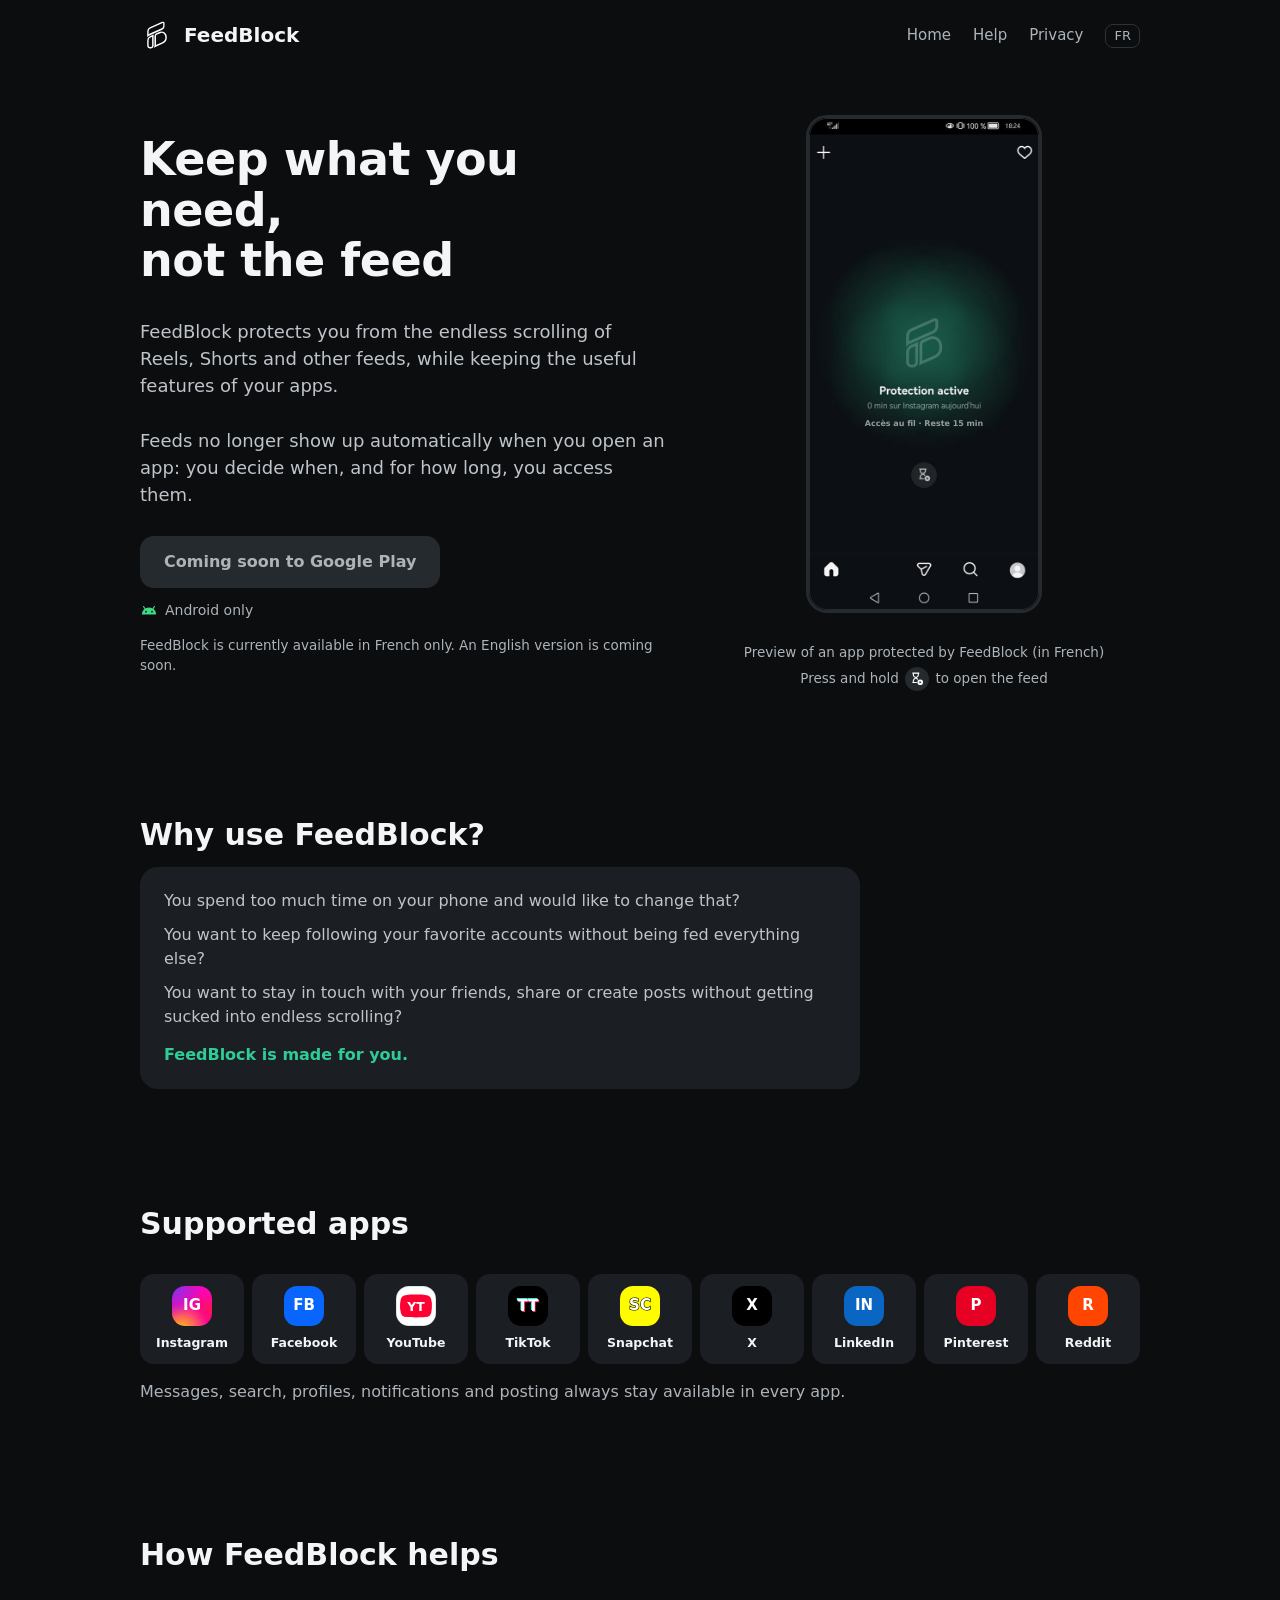
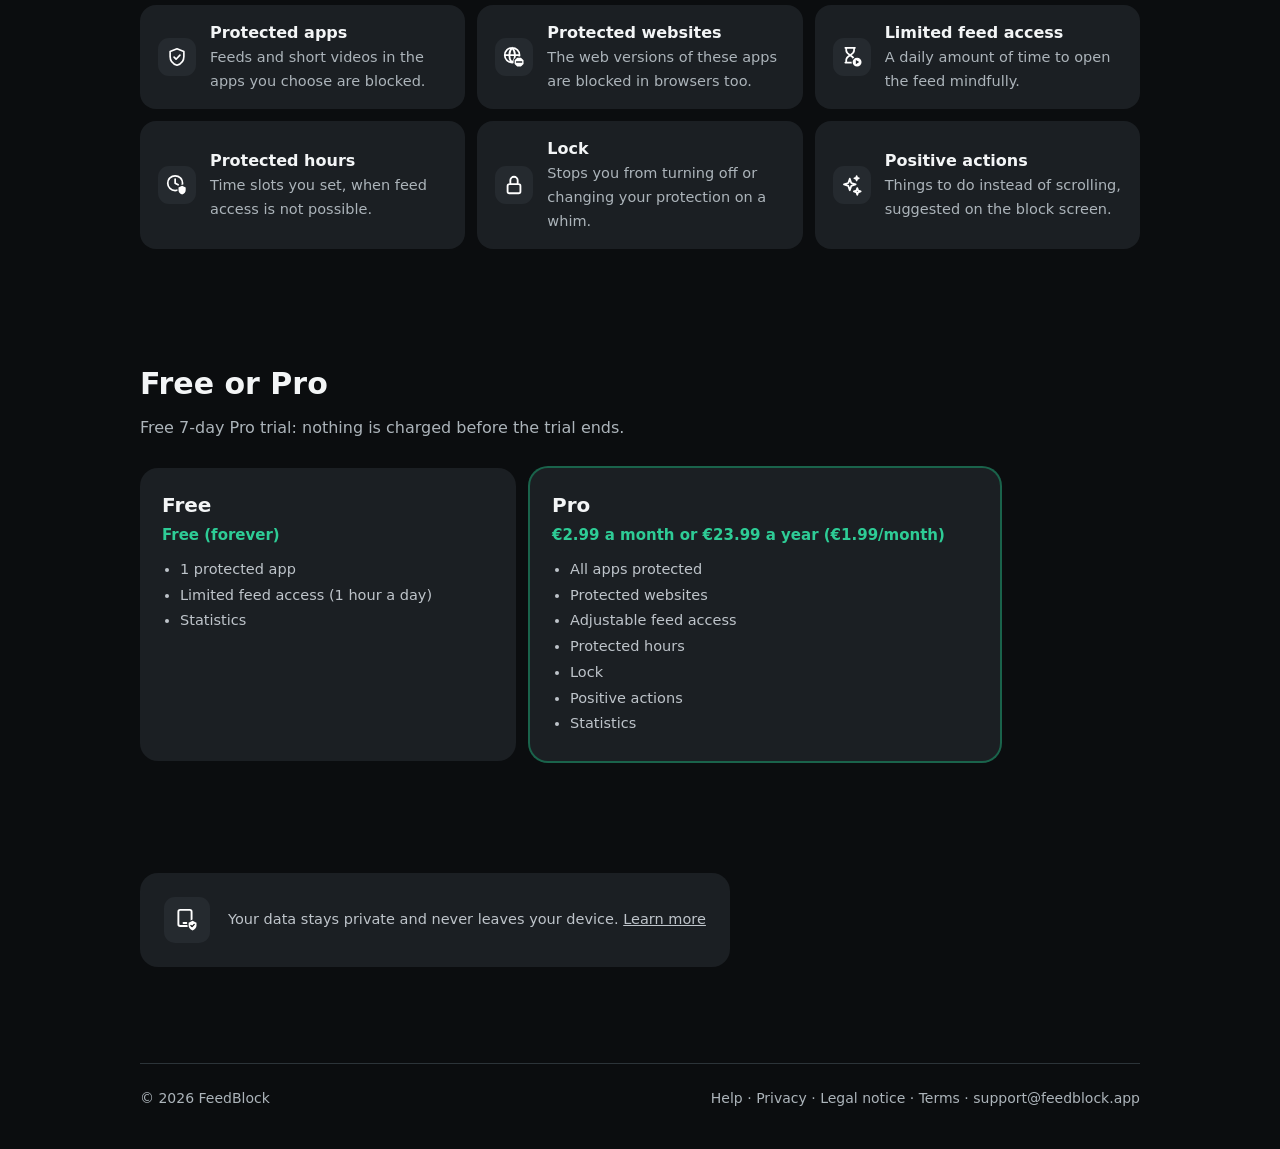
==== index.html @ f8179080 "Démonstration : « Reste appuyé » / « Press and hold » ; X avant LinkedIn ; adresses lues dans les na" ====
<!doctype html>
<html lang="en">
<head>
<meta charset="utf-8">
<meta name="viewport" content="width=device-width, initial-scale=1">
<title>FeedBlock · Block feeds and short videos</title>
<meta name="description" content="FeedBlock blocks the feeds and short videos in your apps, without blocking anything else.">
<meta property="og:type" content="website">
<meta property="og:site_name" content="FeedBlock">
<meta property="og:title" content="FeedBlock · Block feeds and short videos">
<meta property="og:description" content="FeedBlock blocks the feeds and short videos in your apps, without blocking anything else.">
<meta property="og:url" content="https://feedblock.app/">
<meta property="og:image" content="https://feedblock.app/partage-en.png">
<meta property="og:image:width" content="1200">
<meta property="og:image:height" content="630">
<meta property="og:locale" content="en_US">
<meta name="twitter:card" content="summary_large_image">
<link rel="alternate" hreflang="en" href="https://feedblock.app/">
<link rel="alternate" hreflang="fr" href="https://feedblock.app/fr/">
<link rel="alternate" hreflang="x-default" href="https://feedblock.app/">
<link rel="icon" href="/favicon.svg">
<link rel="stylesheet" href="/style.css?v=202611091512">
<script>try{if(!localStorage.getItem('lang')&&/^fr\b/i.test(navigator.language||''))location.replace('/fr/')}catch(e){}</script>
</head>
<body>
<div class="wrap">
<header>
 <a class="brand" href="/"><img src="/logo.svg" alt="">FeedBlock</a>
 <nav><a href="/">Home</a><a href="/help">Help</a><a href="/privacy">Privacy</a><a class="lang" href="/fr/" hreflang="fr" onclick="try{localStorage.setItem('lang','fr')}catch(e){}">FR</a></nav>
</header>

<div class="hero">
 <div>
  <h1>Keep what you need,<br>not the feed</h1>
  <p class="lead">FeedBlock protects you from the endless scrolling of Reels, Shorts and other feeds, while keeping the useful features of your apps.</p>
  <p class="lead">Feeds no longer show up automatically when you open an app: you decide when, and for how long, you access them.</p>
  <a class="btn off">Coming soon to Google Play</a>
  <div class="note"><svg class="droid" viewBox="0 0 24 24" aria-hidden="true"><path fill="#3DDC84" d="M2.5,18A9.5,9.5 0 0 1 21.5,18Z"/><path stroke="#3DDC84" stroke-width="1.6" stroke-linecap="round" d="M6.6,10.4L4.8,7.4M17.4,10.4L19.2,7.4"/><circle cx="8" cy="14.3" r="1.15" fill="#0b0d0f"/><circle cx="16" cy="14.3" r="1.15" fill="#0b0d0f"/></svg>Android only</div>
  <p class="frnote">FeedBlock is currently available in French only. An English version is coming soon.</p>
 </div>
 <div class="phones">
  <div class="demo" id="demo" role="img" aria-label="FeedBlock block screen on Instagram: a long press on the hourglass opens the feed for a limited time">
   <img class="fil" src="/fil.jpg" alt="" draggable="false" style="visibility:hidden">
   <img class="mask" src="/masque.jpg" alt="" draggable="false">
   <div class="count"><span class="cw"><span class="ct">Accès au fil · Reste 15 min</span><i class="track"><b></b></i></span></div>
   <div class="pill"><small>Restant</small><span class="pt">15:00</span></div>
   <div class="hold" id="hold" aria-label="Feed access"></div>
  </div>
  <div class="hint">Preview of an app protected by FeedBlock (in French)<br>Press and hold <span class="hg"><img src="/icons/ic_free_time.svg" alt="the hourglass"></span> to open the feed</div>
 </div>
 <script>
 // Démonstration lancée par l'utilisateur (comme dans l'application) : maintenir le sablier 5 s ouvre le fil 15 min ;
 // ici le fil se referme après quelques secondes pour pouvoir recommencer. Positions relevées sur les captures 1080 x 2312.
 (function(){
  const d=document.getElementById('demo'),mask=d.querySelector('.mask'),fil=d.querySelector('.fil'),count=d.querySelector('.count'),ct=d.querySelector('.ct'),
   track=d.querySelector('.track'),fill=track.firstChild,pill=d.querySelector('.pill'),pt=d.querySelector('.pt'),
   hold=document.getElementById('hold');
  const size=()=>d.style.setProperty('--k',d.clientWidth/360);size();addEventListener('resize',size);
  const wait=ms=>new Promise(r=>setTimeout(r,ms));
  let state='idle',raf=0;
  function reset(){
   cancelAnimationFrame(raf);state='idle';d.classList.remove('pressing','open');
   mask.style.opacity=1;count.style.opacity=1;pill.style.visibility='hidden';
   ct.textContent='Accès au fil · Reste 15 min';ct.classList.remove('on');track.style.visibility='hidden';fill.style.transform='scaleX(0)';
   // Fil caché sous l'écran bloqué une fois recouvert : ses bords se voyaient autour du téléphone agrandi.
   setTimeout(()=>{if(state==='idle')fil.style.visibility='hidden';},800);
  }
  async function open(){
   state='open';fil.style.visibility='visible';d.classList.remove('pressing');d.classList.add('open');mask.style.opacity=0;count.style.opacity=0;
   let s=900;pt.textContent='15:00';await wait(700);pill.style.visibility='visible';
   for(let i=0;i<6;i++){await wait(1000);s--;pt.textContent=Math.floor(s/60)+':'+String(s%60).padStart(2,'0');}
   reset();
  }
  function down(e){
   if(state!=='idle')return;e.preventDefault();state='pressing';d.classList.add('pressing');
   ct.classList.add('on');track.style.visibility='visible';const t0=performance.now();
   (function step(){const k=Math.min(1,(performance.now()-t0)/5000);ct.textContent='Accès au fil dans '+Math.max(1,Math.ceil(5-k*5));fill.style.transform='scaleX('+k+')';
    if(k>=1)open();else raf=requestAnimationFrame(step);})();
  }
  function up(){if(state==='pressing')reset();}
  hold.addEventListener('pointerdown',down);
  ['pointerup','pointerleave','pointercancel'].forEach(t=>hold.addEventListener(t,up));
  d.addEventListener('contextmenu',e=>e.preventDefault());
  reset();
 })();
 </script>
</div>

<section>
 <h2>Why use FeedBlock?</h2>
 <div class="questions">
  <p>You spend too much time on your phone and would like to change that?</p>
  <p>You want to keep following your favorite accounts without being fed everything else?</p>
  <p>You want to stay in touch with your friends, share or create posts without getting sucked into endless scrolling?</p>
  <b>FeedBlock is made for you.</b>
 </div>
</section>

<section>
 <h2 style="margin-bottom:28px">Supported apps</h2>
 <div class="apps">
  <div class="app"><div aria-hidden="true" class="tile ig">IG</div>Instagram</div>
  <div class="app"><div aria-hidden="true" class="tile" style="background:#0866ff">FB</div>Facebook</div>
  <div class="app"><div aria-hidden="true" class="tile yt"><svg viewBox="0 0 34 34"><path fill="#ff0033" d="M9.2,7.59 C11.8,7.2 22.2,7.2 24.8,7.59 Q30.13,7.85 30.2,13.05 C30.65,14.25 30.65,19.75 30.2,20.95 Q30.13,26.15 24.8,26.41 C22.2,26.8 11.8,26.8 9.2,26.41 Q3.87,26.15 3.81,20.95 C3.35,19.75 3.35,14.25 3.81,13.05 Q3.87,7.85 9.2,7.59Z"/><text x="17" y="21.4" font-size="10.5" font-weight="700" fill="#fff" text-anchor="middle">YT</text></svg></div>YouTube</div>
  <div class="app"><div aria-hidden="true" class="tile tt"><svg viewBox="0 0 34 34"><text x="16.2" y="20.8" font-size="12.75" font-weight="800" fill="#25F4EE" text-anchor="middle">TT</text><text x="17.8" y="22.4" font-size="12.75" font-weight="800" fill="#FE2C55" text-anchor="middle">TT</text><text x="17" y="21.6" font-size="12.75" font-weight="800" fill="#fff" text-anchor="middle">TT</text></svg></div>TikTok</div>
  <div class="app"><div aria-hidden="true" class="tile sc" style="background:#fffc00">SC</div>Snapchat</div>
  <div class="app"><div aria-hidden="true" class="tile" style="background:#000">X</div>X</div>
  <div class="app"><div aria-hidden="true" class="tile" style="background:#0a66c2">IN</div>LinkedIn</div>
  <div class="app"><div aria-hidden="true" class="tile" style="background:#e60023">P</div>Pinterest</div>
  <div class="app"><div aria-hidden="true" class="tile" style="background:#ff4500">R</div>Reddit</div>
 </div>
 <p class="keep">Messages, search, profiles, notifications and posting always stay available in every app.</p>
</section>

<section id="fonctions">
 <h2 style="margin-bottom:28px">How FeedBlock helps</h2>
 <div class="features">
  <div class="feature"><div class="ico"><img src="/icons/ic_tab_protection.svg" alt=""></div><div><b>Protected apps</b><span>Feeds and short videos in the apps you choose are blocked.</span></div></div>
  <div class="feature"><div class="ico"><img src="/icons/ic_web.svg" alt=""></div><div><b>Protected websites</b><span>The web versions of these apps are blocked in browsers too.</span></div></div>
  <div class="feature"><div class="ico"><img src="/icons/ic_free_time.svg" alt=""></div><div><b>Limited feed access</b><span>A daily amount of time to open the feed mindfully.</span></div></div>
  <div class="feature"><div class="ico"><img src="/icons/ic_protected_hours.svg" alt=""></div><div><b>Protected hours</b><span>Time slots you set, when feed access is not possible.</span></div></div>
  <div class="feature"><div class="ico"><img src="/icons/ic_lock.svg" alt=""></div><div><b>Lock</b><span>Stops you from turning off or changing your protection on a whim.</span></div></div>
  <div class="feature"><div class="ico"><img src="/icons/ic_idea.svg" alt=""></div><div><b>Positive actions</b><span>Things to do instead of scrolling, suggested on the block screen.</span></div></div>
 </div>
</section>

<section id="prix">
 <h2>Free or Pro</h2>
 <p class="sub">Free 7-day Pro trial: nothing is charged before the trial ends.</p>
 <div class="plans">
  <div class="plan">
   <h3>Free</h3><div class="price">Free (forever)</div>
   <ul><li>1 protected app</li><li>Limited feed access (1 hour a day)</li><li>Statistics</li></ul>
  </div>
  <div class="plan pro">
   <h3>Pro</h3><div class="price">€2.99 a month or €23.99 a year (€1.99/month)</div>
   <ul><li>All apps protected</li><li>Protected websites</li><li>Adjustable feed access</li><li>Protected hours</li><li>Lock</li><li>Positive actions</li><li>Statistics</li></ul>
  </div>
 </div>
</section>

<section>
 <div class="privacy">
  <div class="ico" style="width:46px;height:46px"><img src="/icons/confidentialite.svg" alt="" style="width:24px;height:24px"></div>
  <p>Your data stays private and never leaves your device. <a href="/privacy">Learn more</a></p>
 </div>
</section>

<footer>
 <span>© 2026 FeedBlock</span>
 <span><a href="/help">Help</a> · <a href="/privacy">Privacy</a> · <a href="/legal">Legal notice</a> · <a href="/terms">Terms</a> · <a href="mailto:support@feedblock.app">support@feedblock.app</a></span>
</footer>
</div>
</body>
</html>
---- style.css ----
:root{--bg:#0b0d0f;--card:#1b1f23;--card2:#252a2f;--outline:#2c3439;--text:#f3f5f6;--soft:#bec4ca;--muted:#acb4ba;--green:#2ecc96;--green-on:#06291d}
*{box-sizing:border-box}
body{margin:0;background:var(--bg);color:var(--text);font-family:system-ui,-apple-system,"Segoe UI",Roboto,sans-serif;line-height:1.5}
a{color:inherit}
.wrap{max-width:1040px;margin:0 auto;padding:0 20px}
header{display:flex;align-items:center;justify-content:space-between;padding:18px 0}
.brand{display:flex;align-items:center;gap:10px;font-weight:800;font-size:20px;text-decoration:none}
.brand img{width:34px;height:34px}
nav a{color:var(--muted);text-decoration:none;margin-left:22px;font-size:15px}
nav a:hover{color:var(--text)}
.hero{display:grid;grid-template-columns:1.1fr .9fr;gap:40px;align-items:center;padding:48px 0 64px}
h1{font-size:46px;line-height:1.1;margin:0 0 32px;letter-spacing:-.5px}
.lead{font-size:18px;color:var(--soft);margin:0 0 28px}
.btn{display:inline-block;background:var(--green);color:var(--green-on);font-weight:700;padding:14px 24px;border-radius:14px;text-decoration:none}
.btn.off{background:var(--card2);color:var(--muted)}
.note{color:var(--muted);font-size:14px;margin-top:12px;display:flex;align-items:center;gap:7px}
.droid{width:18px;height:18px;flex:none}
.phones{display:flex;gap:16px;justify-content:center}
.demo{position:relative;width:230px;aspect-ratio:1080/2312;border-radius:18px;overflow:hidden;background:#000;box-shadow:var(--sh0);--k:.72}
.demo img{position:absolute;inset:0;width:100%;height:100%;display:block}
.demo .mask{transition:opacity .7s;inset:-1px;width:calc(100% + 2px);height:calc(100% + 2px)}
.demo .count{position:absolute;left:0;right:0;top:62.11%;transform:translateY(-.5em);text-align:center;font-weight:700;font-size:calc(12.5px * var(--k));line-height:1;transition:opacity .7s}
.demo .ct{color:rgba(245,245,245,.59)}
.demo .ct.on{color:#fff}
.demo .cw{display:inline-block}
.demo .track{display:block;margin:calc(8px * var(--k)) 0 0;width:100%;height:max(1px,calc(3px * var(--k)));background:rgba(243,245,246,.2);visibility:hidden}
.demo .track b{display:block;height:100%;background:#fff;transform-origin:left;transform:scaleX(0)}
.demo .pill{position:absolute;left:0;top:50.04%;width:16.11%;aspect-ratio:1;transform:translateY(-50%);border-radius:50%;background:rgba(20,22,25,.92);display:flex;flex-direction:column;align-items:center;justify-content:center;color:#fff;font-weight:700;visibility:hidden;line-height:1.1}
.demo .pill small{font-weight:400;color:#dce0e4;font-size:calc(360px * var(--k) * .0242)}
.demo .pill .pt{font-size:calc(360px * var(--k) * .0387)}
.demo{transition:transform .3s ease,box-shadow .3s ease;cursor:pointer;-webkit-user-select:none;user-select:none;-webkit-touch-callout:none;-webkit-tap-highlight-color:transparent}
.demo img{pointer-events:none;-webkit-user-drag:none}
.demo .hold{position:absolute;left:50%;top:72.49%;width:26%;aspect-ratio:1;transform:translate(-50%,-50%);border-radius:50%;touch-action:none}
.hint{color:var(--muted);font-size:13.5px;text-align:center;margin-top:14px;line-height:1.9}
.hg{display:inline-flex;width:24px;height:24px;border-radius:50%;background:var(--card2);align-items:center;justify-content:center;vertical-align:middle;margin:0 2px}
.hg img{width:14px;height:14px}
.phones{flex-direction:column;align-items:center}
section{padding:56px 0}
h2{font-size:30px;margin:0 0 10px}
.sub{color:var(--muted);margin:0 0 28px;max-width:640px}
.questions{background:var(--card);border-radius:18px;padding:22px 24px;max-width:720px}
.questions p{margin:0 0 10px;color:var(--soft)}
.questions b{color:var(--green);display:block;margin-top:14px}
.apps{display:grid;grid-template-columns:repeat(9,1fr);gap:8px}
.app{background:var(--card);border-radius:14px;padding:12px 2px;text-align:center;font-weight:700;font-size:12.5px;min-width:0;overflow-wrap:anywhere}
.tile{width:40px;height:40px;border-radius:13px;background:var(--card2);margin:0 auto 8px;display:flex;align-items:center;justify-content:center;font-size:15px;color:#fff;font-weight:800}
.tile.ig{background:radial-gradient(circle 31.2px at 0 0,rgba(118,56,250,.95),rgba(118,56,250,0)),radial-gradient(circle 24px at 100% 0,rgba(255,6,214,.78),rgba(255,6,214,0)),radial-gradient(circle 26.8px at 25% 110%,rgba(255,214,0,.95),rgba(255,214,0,0)),radial-gradient(circle 23.2px at 105% 50%,rgba(253,29,29,.7),rgba(253,29,29,0)),#fd01aa}
.tile.yt{background:#fff;box-shadow:inset 0 0 0 .75px rgba(0,0,0,.14)}
.tile.yt svg{width:100%;height:100%;display:block}
.tile.tt{background:#000}
.tile.tt svg{width:100%;height:100%;display:block}
.tile.sc{color:#fff;-webkit-text-stroke:1.2px #000;paint-order:stroke fill}
.ico img{width:22px;height:22px;display:block}
.keep{color:var(--muted);margin-top:16px}
.features{display:grid;grid-template-columns:repeat(auto-fill,minmax(300px,1fr));gap:12px}
.feature{background:var(--card);border-radius:16px;padding:16px 18px;display:flex;gap:14px;align-items:center}
.ico{width:38px;height:38px;border-radius:11px;background:var(--card2);flex:none;display:flex;align-items:center;justify-content:center}
.ico svg{width:20px;height:20px;fill:none;stroke:var(--text);stroke-width:2;stroke-linecap:round;stroke-linejoin:round}
.feature b{display:block;font-size:16px}
.feature span{color:var(--muted);font-size:14.5px}
.plans{display:grid;grid-template-columns:1fr 1.25fr;gap:14px;max-width:860px}
.plan{background:var(--card);border-radius:18px;padding:22px}
.plan.pro{box-shadow:0 0 0 2px rgba(46,204,150,.45)}
.plan h3{margin:0 0 4px;font-size:20px}
.price{color:var(--green);font-weight:700;margin-bottom:12px;white-space:nowrap;font-size:min(15px,3.6vw)}
.plan ul{margin:0;padding-left:18px;color:var(--soft);font-size:14.5px}
.plan li{margin:4px 0}
.privacy{background:var(--card);border-radius:18px;padding:24px;width:fit-content;max-width:720px;display:flex;gap:18px;align-items:center}
.privacy p{margin:0;color:var(--soft);font-size:14.5px}
footer{border-top:1px solid var(--outline);margin-top:40px;padding:24px 0 40px;color:var(--muted);font-size:14px;display:flex;flex-wrap:wrap;gap:12px 24px;justify-content:space-between}
footer a{text-decoration:none}
footer a:hover{color:var(--text)}
@media (max-width:760px){
 .hero{grid-template-columns:1fr;padding-top:20px}
 h1{font-size:28px;margin-bottom:24px}
 .lead{font-size:16px;margin-bottom:20px}
 h2{font-size:23px}
 section{padding:40px 0}
 .sub,.keep,.questions p{font-size:15px}
 .note{font-size:13px}
 .feature b{font-size:15px}
 .feature span,.plan ul,.privacy p{font-size:14px}
 nav a{margin-left:10px;font-size:13px}
 header nav a.lang{height:22px;padding:0 6px 1px;font-size:12px}
 .brand{font-size:17px;gap:8px}
 .brand img{width:28px;height:28px}
 .price{font-size:3.15vw}
 .plans{grid-template-columns:minmax(0,1fr)}
 .apps{grid-template-columns:repeat(3,1fr);gap:8px}
 .app{font-size:12.5px;overflow-wrap:normal}
 .demo{width:220px}
}
.page{max-width:720px;padding:24px 0 20px}
.page h1{font-size:36px;margin-bottom:18px}
.page h2{font-size:21px;margin:34px 0 12px}
.page p{color:var(--soft)}
.card{background:var(--card);border-radius:16px;padding:16px 20px;margin-bottom:12px}
.card h3{margin:0 0 6px;font-size:16.5px}
.card p{margin:0;color:var(--soft);font-size:15px}
.points .pt{display:flex;gap:12px;padding:10px 0;border-top:1px solid var(--outline)}
.points .pt:first-child{border-top:0}
.points .dot{width:7px;height:7px;border-radius:50%;background:var(--text);margin-top:9px;flex:none}
.points .ok .dot{background:var(--green)}
.points .ok b{color:var(--green)}
.points b{display:block}
.points span{color:var(--soft);font-size:15px}
.contact{background:var(--card);border-radius:16px;padding:20px;display:flex;flex-wrap:wrap;gap:12px;align-items:center;justify-content:space-between}
.small{color:var(--muted);font-size:14px}

@media (hover:hover){.demo:hover{transform:scale(1.07);--sh0:0 0 0 3px #252a2f,0 0 22px rgba(255,255,255,.05)}}
.demo.pressing,.demo.open{transform:scale(1.07)}
.demo{--sh0:0 0 0 3px #252a2f}
.demo::after{content:"";position:absolute;inset:0;border-radius:inherit;box-shadow:inset 0 0 0 1px #252a2f;pointer-events:none;z-index:5}
nav a.lang{display:inline-flex;align-items:center;height:24px;box-sizing:border-box;line-height:1;border:1px solid var(--outline);border-radius:8px;padding:0 8px 1px;font-size:13px;transition:border-color .15s,color .15s}
nav a.lang:hover{border-color:var(--text)}
.frnote{color:var(--muted);font-size:13.5px;margin:14px 0 0;max-width:520px}
@media (max-width:420px){nav a:first-child{display:none}}
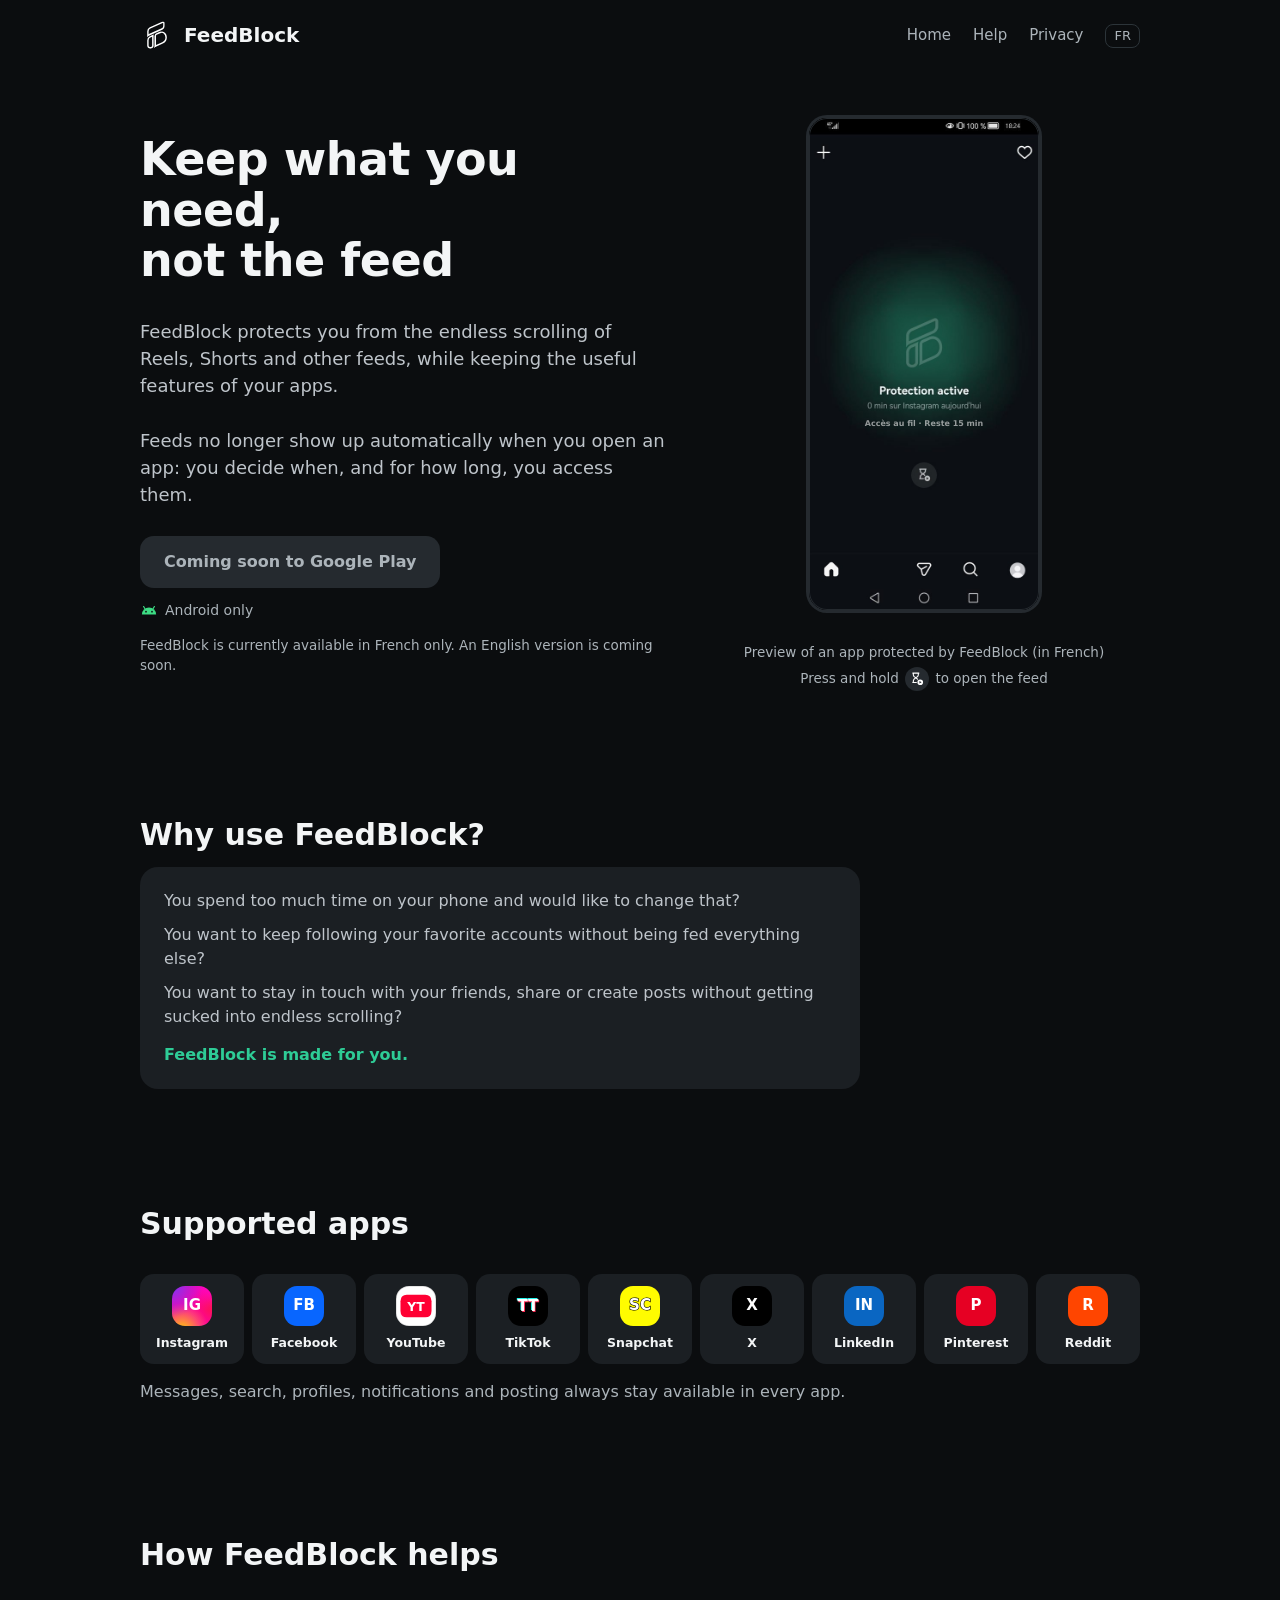
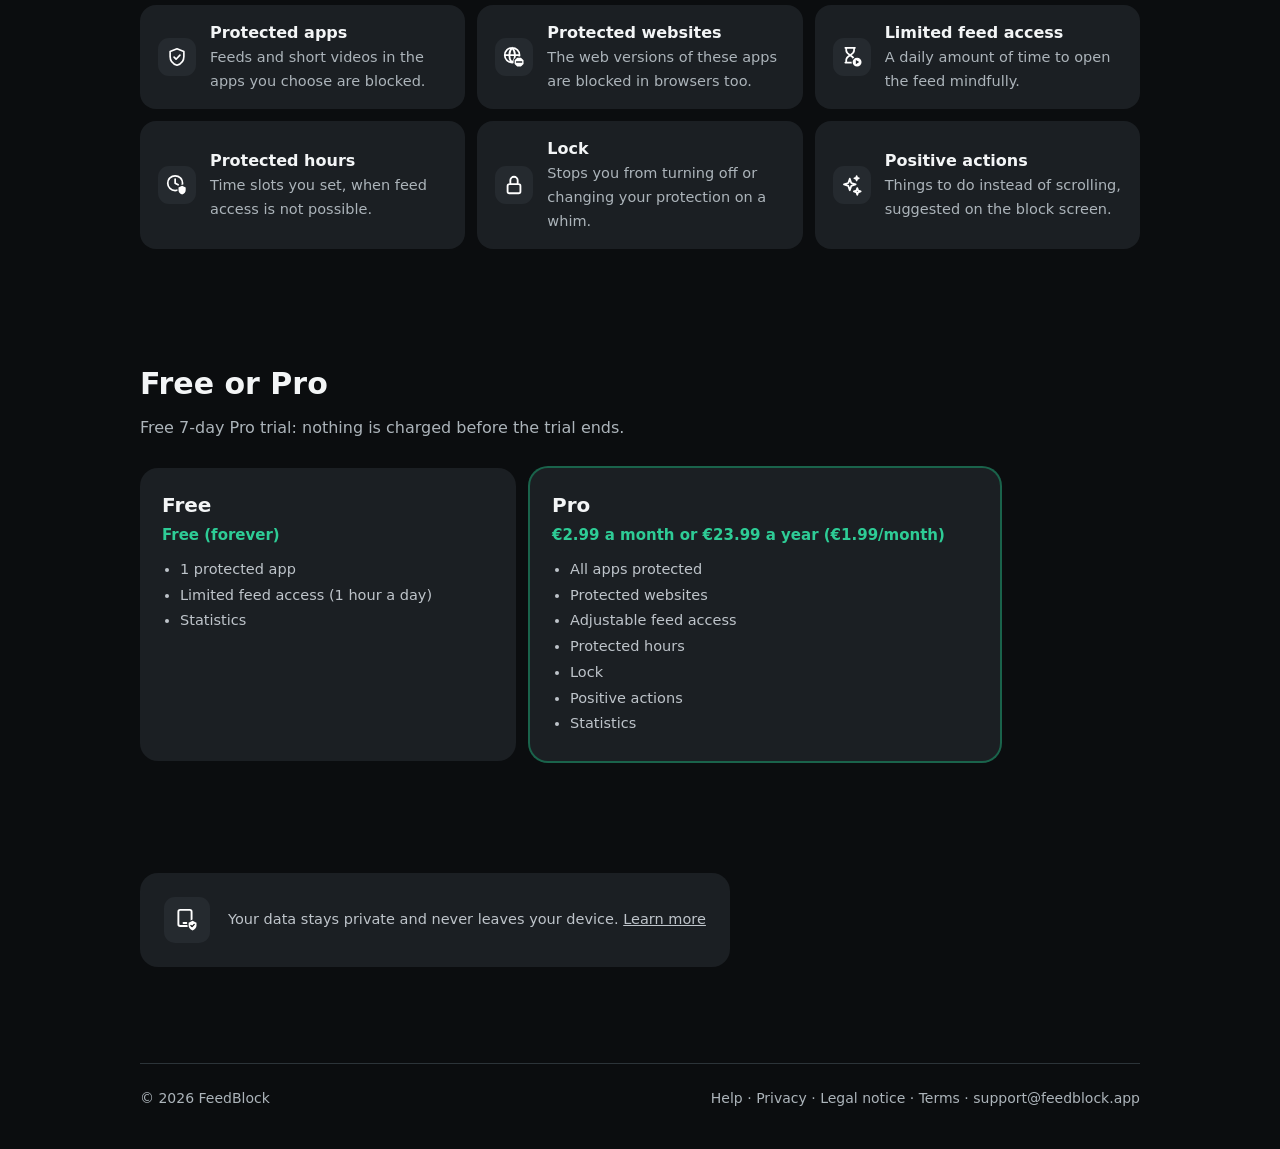
==== commit a1612d58: "Tuile YouTube : rectangle aux côtés droits Co-Authored-By: Claude Opus 5.5 <noreply@anthropic.com>" ====
--- a/index.html
+++ b/index.html
@@ -101,7 +101,7 @@
  <div class="apps">
   <div class="app"><div aria-hidden="true" class="tile ig">IG</div>Instagram</div>
   <div class="app"><div aria-hidden="true" class="tile" style="background:#0866ff">FB</div>Facebook</div>
-  <div class="app"><div aria-hidden="true" class="tile yt"><svg viewBox="0 0 34 34"><path fill="#ff0033" d="M9.2,7.59 C11.8,7.2 22.2,7.2 24.8,7.59 Q30.13,7.85 30.2,13.05 C30.65,14.25 30.65,19.75 30.2,20.95 Q30.13,26.15 24.8,26.41 C22.2,26.8 11.8,26.8 9.2,26.41 Q3.87,26.15 3.81,20.95 C3.35,19.75 3.35,14.25 3.81,13.05 Q3.87,7.85 9.2,7.59Z"/><text x="17" y="21.4" font-size="10.5" font-weight="700" fill="#fff" text-anchor="middle">YT</text></svg></div>YouTube</div>
+  <div class="app"><div aria-hidden="true" class="tile yt"><svg viewBox="0 0 34 34"><path fill="#ff0033" d="M9.2,7.4 L24.8,7.4 Q30.2,7.4 30.2,13.05 L30.2,20.95 Q30.2,26.6 24.8,26.6 L9.2,26.6 Q3.81,26.6 3.81,20.95 L3.81,13.05 Q3.81,7.4 9.2,7.4Z"/><text x="17" y="21.4" font-size="10.5" font-weight="700" fill="#fff" text-anchor="middle">YT</text></svg></div>YouTube</div>
   <div class="app"><div aria-hidden="true" class="tile tt"><svg viewBox="0 0 34 34"><text x="16.2" y="20.8" font-size="12.75" font-weight="800" fill="#25F4EE" text-anchor="middle">TT</text><text x="17.8" y="22.4" font-size="12.75" font-weight="800" fill="#FE2C55" text-anchor="middle">TT</text><text x="17" y="21.6" font-size="12.75" font-weight="800" fill="#fff" text-anchor="middle">TT</text></svg></div>TikTok</div>
   <div class="app"><div aria-hidden="true" class="tile sc" style="background:#fffc00">SC</div>Snapchat</div>
   <div class="app"><div aria-hidden="true" class="tile" style="background:#000">X</div>X</div>
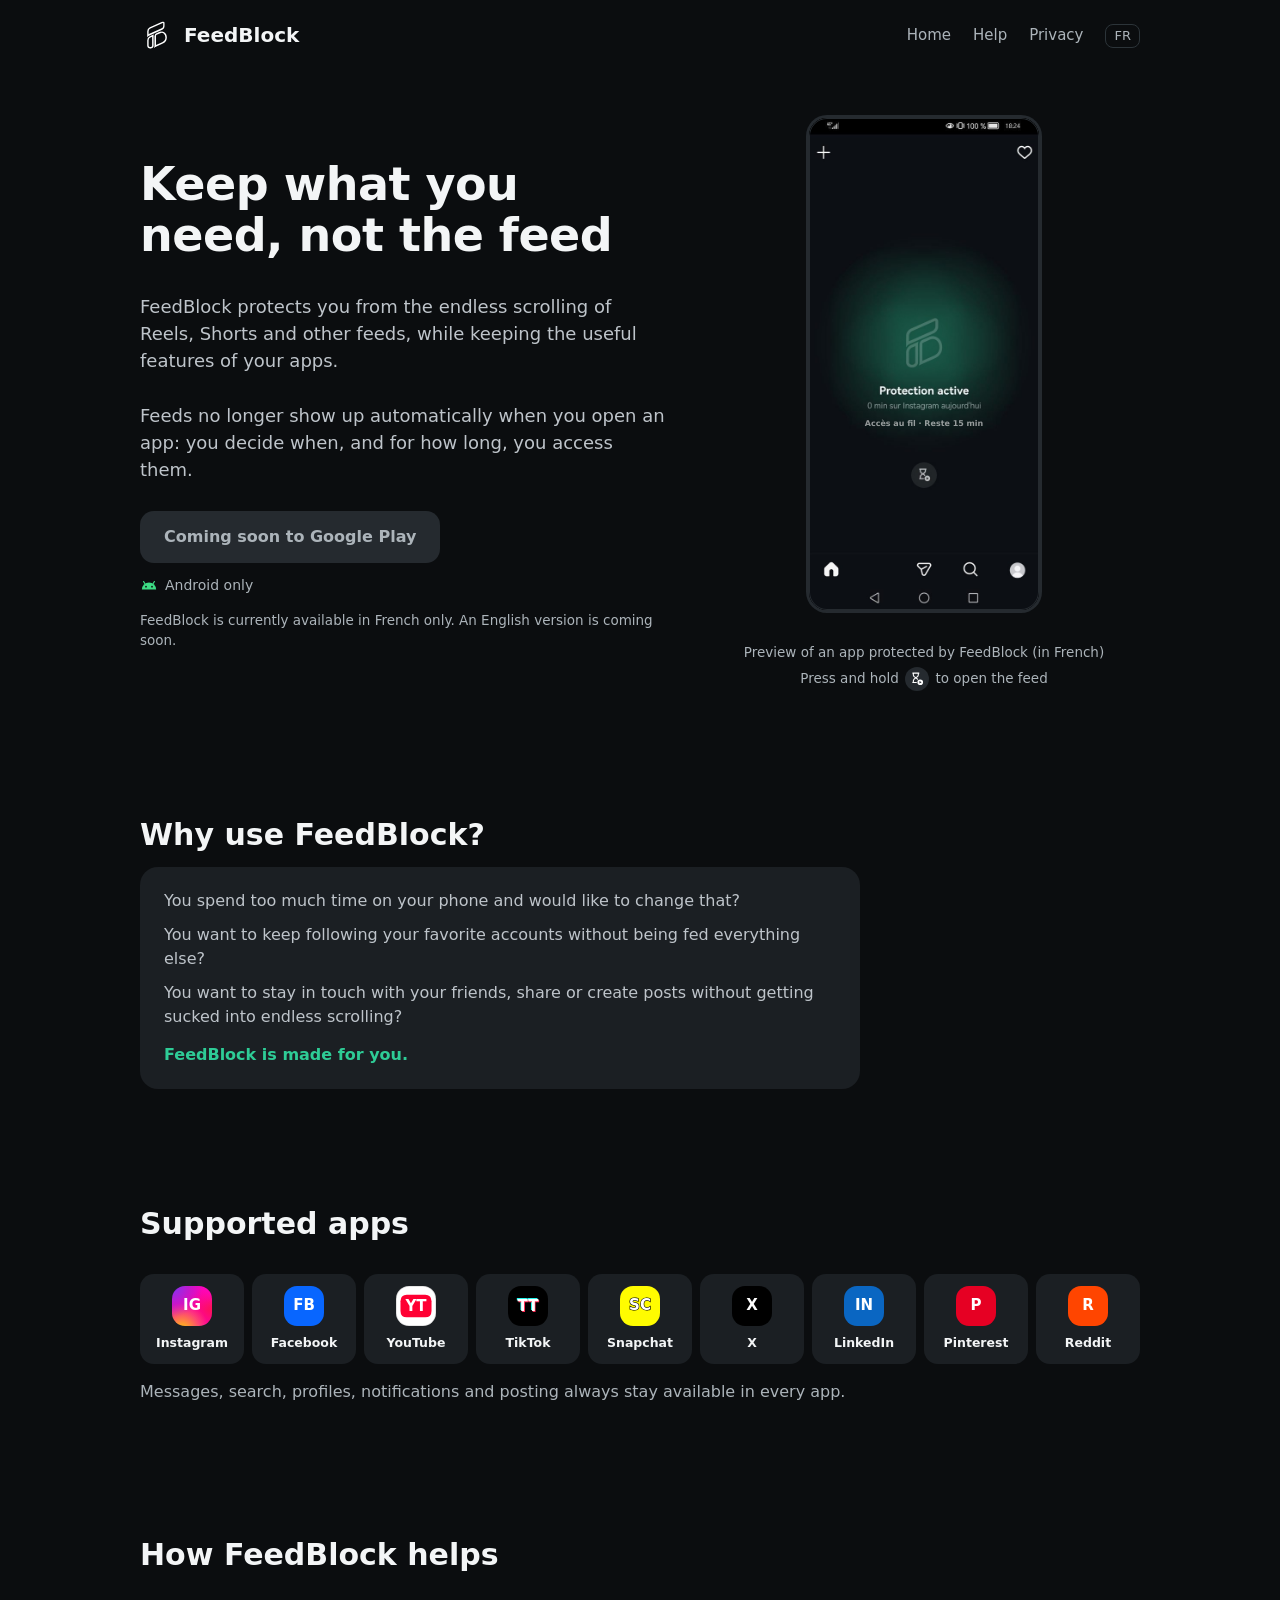
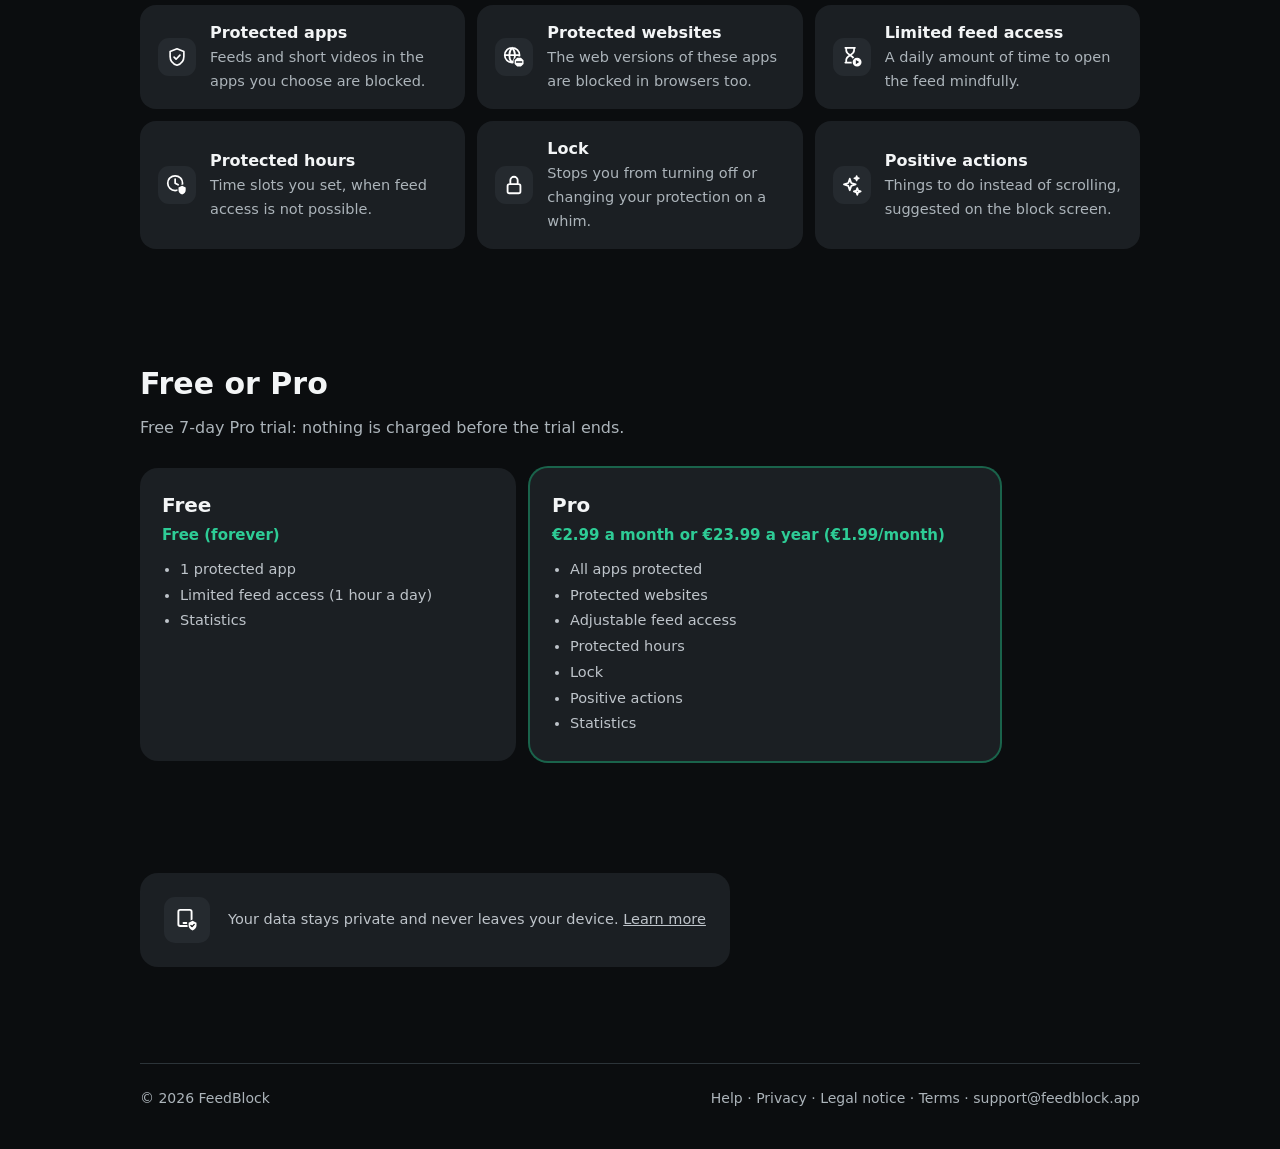
==== commit 6712284b: "Tuile YouTube : initiales à la taille des autres ; titre anglais sans retour forcé Co-Authored-By: C" ====
--- a/index.html
+++ b/index.html
@@ -31,7 +31,7 @@
 
 <div class="hero">
  <div>
-  <h1>Keep what you need,<br>not the feed</h1>
+  <h1>Keep what you need, <span style="white-space:nowrap">not the feed</span></h1>
   <p class="lead">FeedBlock protects you from the endless scrolling of Reels, Shorts and other feeds, while keeping the useful features of your apps.</p>
   <p class="lead">Feeds no longer show up automatically when you open an app: you decide when, and for how long, you access them.</p>
   <a class="btn off">Coming soon to Google Play</a>
@@ -101,7 +101,7 @@
  <div class="apps">
   <div class="app"><div aria-hidden="true" class="tile ig">IG</div>Instagram</div>
   <div class="app"><div aria-hidden="true" class="tile" style="background:#0866ff">FB</div>Facebook</div>
-  <div class="app"><div aria-hidden="true" class="tile yt"><svg viewBox="0 0 34 34"><path fill="#ff0033" d="M9.2,7.4 L24.8,7.4 Q30.2,7.4 30.2,13.05 L30.2,20.95 Q30.2,26.6 24.8,26.6 L9.2,26.6 Q3.81,26.6 3.81,20.95 L3.81,13.05 Q3.81,7.4 9.2,7.4Z"/><text x="17" y="21.4" font-size="10.5" font-weight="700" fill="#fff" text-anchor="middle">YT</text></svg></div>YouTube</div>
+  <div class="app"><div aria-hidden="true" class="tile yt"><svg viewBox="0 0 34 34"><path fill="#ff0033" d="M9.2,7.4 L24.8,7.4 Q30.2,7.4 30.2,13.05 L30.2,20.95 Q30.2,26.6 24.8,26.6 L9.2,26.6 Q3.81,26.6 3.81,20.95 L3.81,13.05 Q3.81,7.4 9.2,7.4Z"/><text x="17" y="21.6" font-size="12.75" font-weight="800" fill="#fff" text-anchor="middle">YT</text></svg></div>YouTube</div>
   <div class="app"><div aria-hidden="true" class="tile tt"><svg viewBox="0 0 34 34"><text x="16.2" y="20.8" font-size="12.75" font-weight="800" fill="#25F4EE" text-anchor="middle">TT</text><text x="17.8" y="22.4" font-size="12.75" font-weight="800" fill="#FE2C55" text-anchor="middle">TT</text><text x="17" y="21.6" font-size="12.75" font-weight="800" fill="#fff" text-anchor="middle">TT</text></svg></div>TikTok</div>
   <div class="app"><div aria-hidden="true" class="tile sc" style="background:#fffc00">SC</div>Snapchat</div>
   <div class="app"><div aria-hidden="true" class="tile" style="background:#000">X</div>X</div>
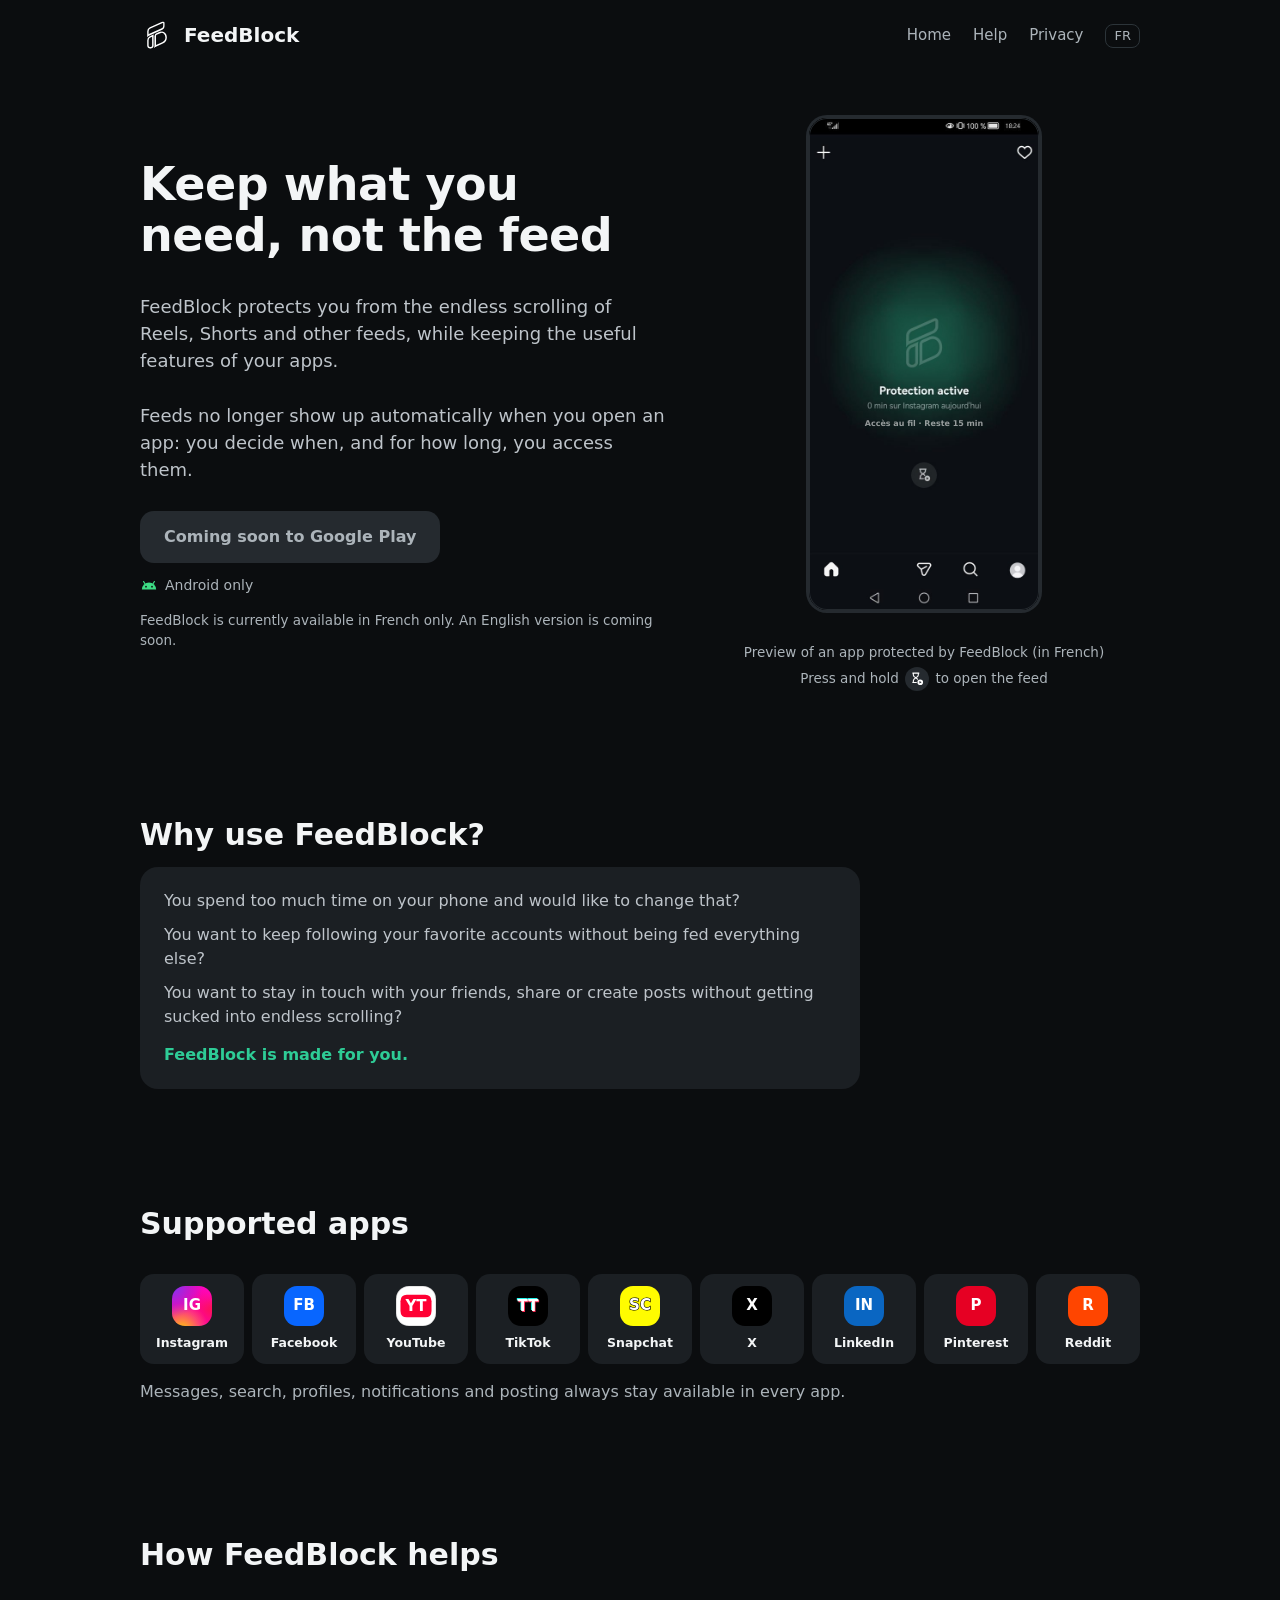
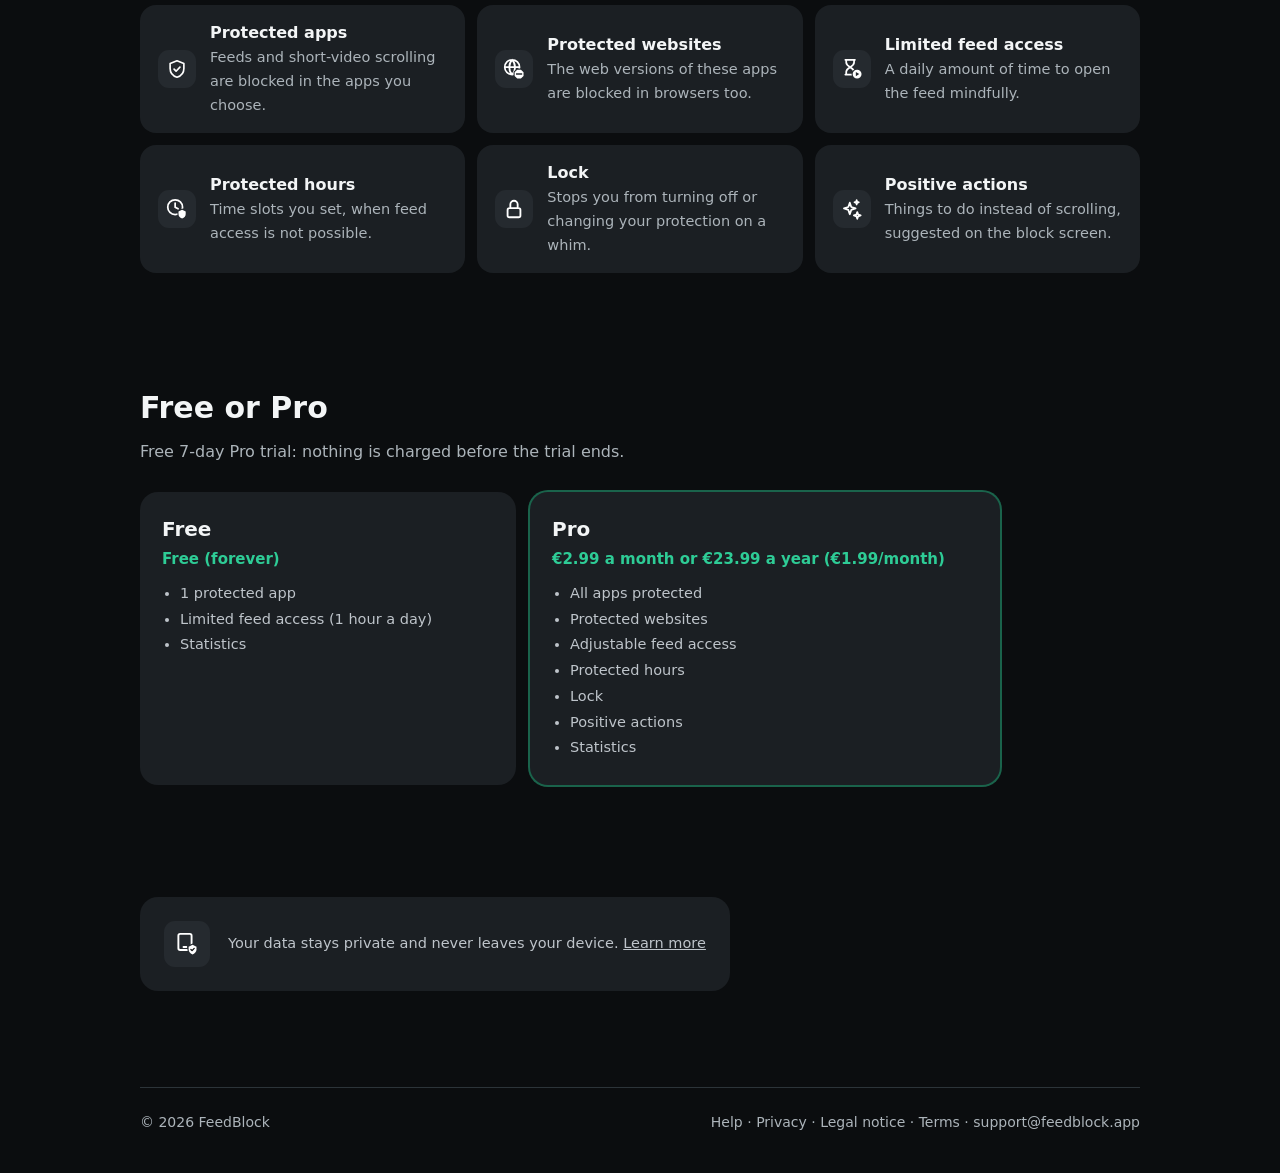
==== commit 52715e30: "Fils et défilement des vidéos courtes bloqués (texte, titre et aperçu des liens) Co-Authored-By: Cla" ====
--- a/index.html
+++ b/index.html
@@ -3,12 +3,12 @@
 <head>
 <meta charset="utf-8">
 <meta name="viewport" content="width=device-width, initial-scale=1">
-<title>FeedBlock · Block feeds and short videos</title>
-<meta name="description" content="FeedBlock blocks the feeds and short videos in your apps, without blocking anything else.">
+<title>FeedBlock · Block feeds and short-video scrolling</title>
+<meta name="description" content="FeedBlock blocks feeds and short-video scrolling in your apps, without blocking anything else.">
 <meta property="og:type" content="website">
 <meta property="og:site_name" content="FeedBlock">
-<meta property="og:title" content="FeedBlock · Block feeds and short videos">
-<meta property="og:description" content="FeedBlock blocks the feeds and short videos in your apps, without blocking anything else.">
+<meta property="og:title" content="FeedBlock · Block feeds and short-video scrolling">
+<meta property="og:description" content="FeedBlock blocks feeds and short-video scrolling in your apps, without blocking anything else.">
 <meta property="og:url" content="https://feedblock.app/">
 <meta property="og:image" content="https://feedblock.app/partage-en.png">
 <meta property="og:image:width" content="1200">
@@ -115,7 +115,7 @@
 <section id="fonctions">
  <h2 style="margin-bottom:28px">How FeedBlock helps</h2>
  <div class="features">
-  <div class="feature"><div class="ico"><img src="/icons/ic_tab_protection.svg" alt=""></div><div><b>Protected apps</b><span>Feeds and short videos in the apps you choose are blocked.</span></div></div>
+  <div class="feature"><div class="ico"><img src="/icons/ic_tab_protection.svg" alt=""></div><div><b>Protected apps</b><span>Feeds and short-video scrolling are blocked in the apps you choose.</span></div></div>
   <div class="feature"><div class="ico"><img src="/icons/ic_web.svg" alt=""></div><div><b>Protected websites</b><span>The web versions of these apps are blocked in browsers too.</span></div></div>
   <div class="feature"><div class="ico"><img src="/icons/ic_free_time.svg" alt=""></div><div><b>Limited feed access</b><span>A daily amount of time to open the feed mindfully.</span></div></div>
   <div class="feature"><div class="ico"><img src="/icons/ic_protected_hours.svg" alt=""></div><div><b>Protected hours</b><span>Time slots you set, when feed access is not possible.</span></div></div>
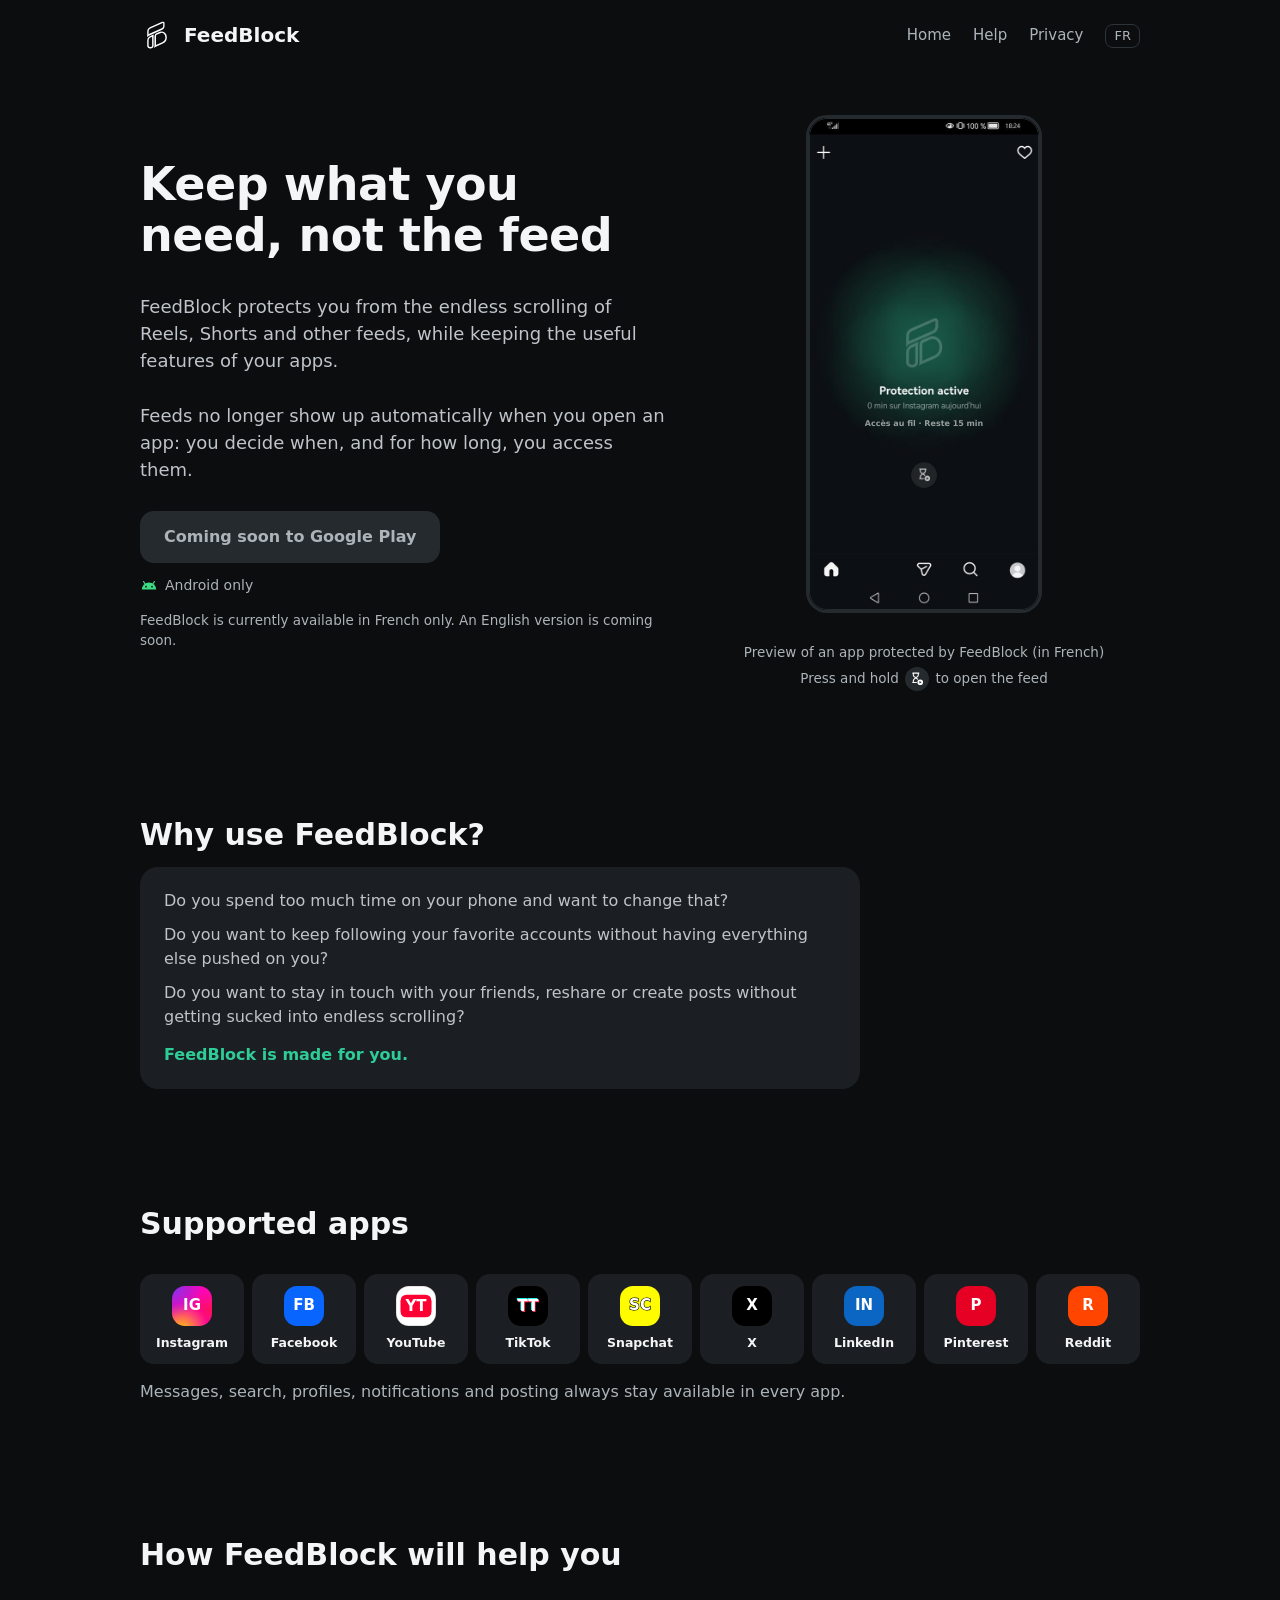
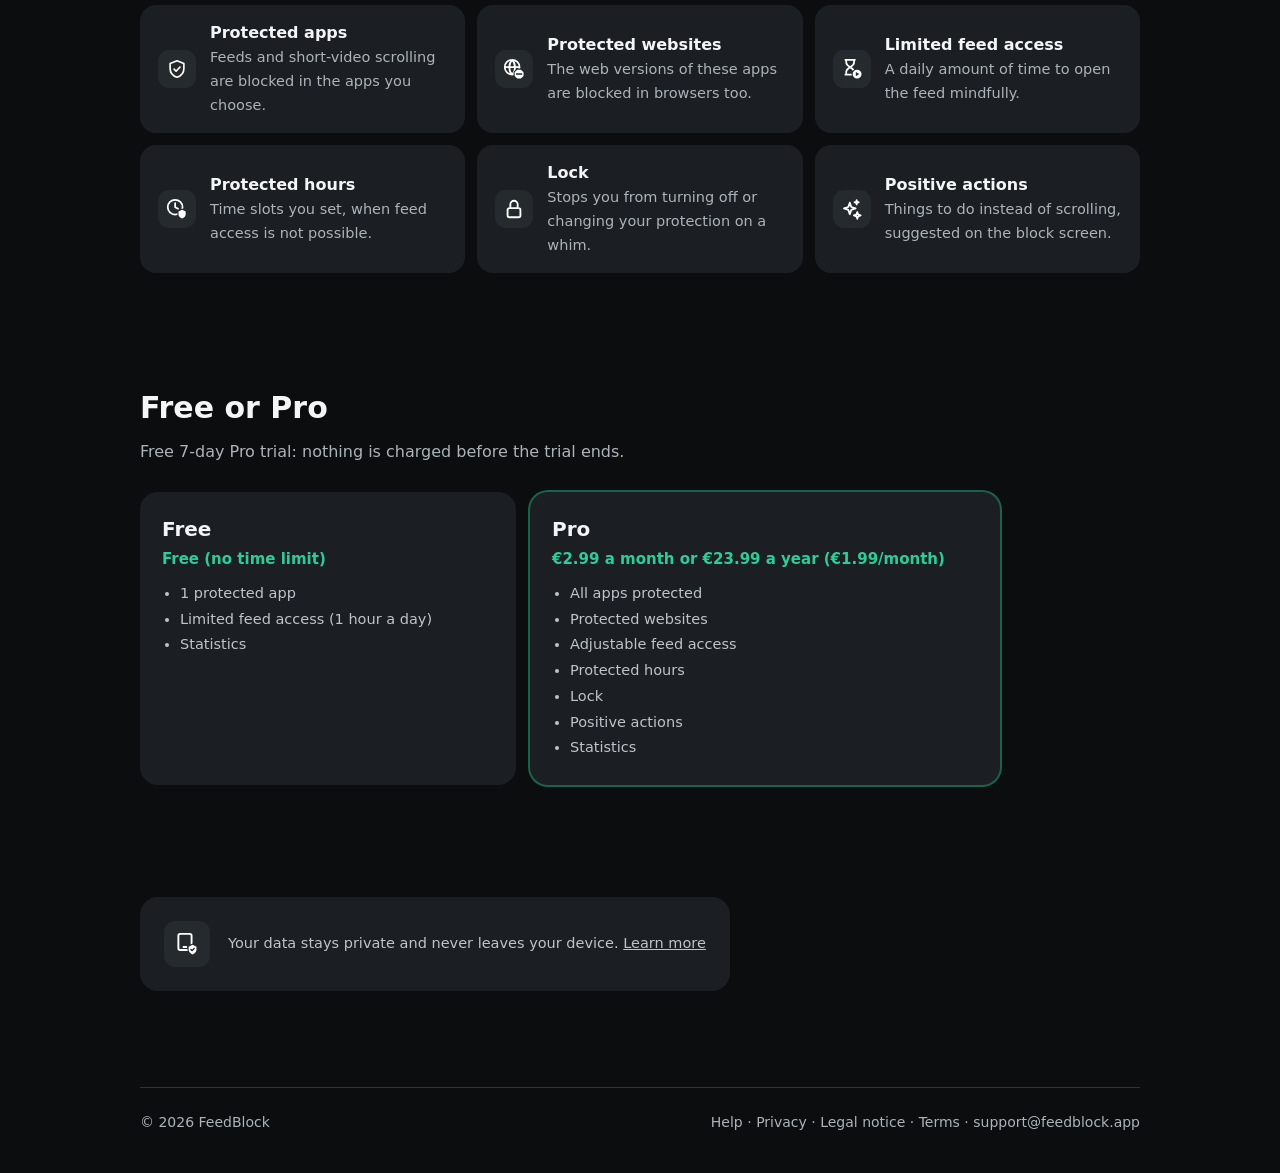
==== commit 22c6dedc: "Site anglais : mêmes formulations que l'application (« no time limit », questions, « How FeedBlock w" ====
--- a/index.html
+++ b/index.html
@@ -89,9 +89,9 @@
 <section>
  <h2>Why use FeedBlock?</h2>
  <div class="questions">
-  <p>You spend too much time on your phone and would like to change that?</p>
-  <p>You want to keep following your favorite accounts without being fed everything else?</p>
-  <p>You want to stay in touch with your friends, share or create posts without getting sucked into endless scrolling?</p>
+  <p>Do you spend too much time on your phone and want to change that?</p>
+  <p>Do you want to keep following your favorite accounts without having everything else pushed on you?</p>
+  <p>Do you want to stay in touch with your friends, reshare or create posts without getting sucked into endless scrolling?</p>
   <b>FeedBlock is made for you.</b>
  </div>
 </section>
@@ -113,7 +113,7 @@
 </section>
 
 <section id="fonctions">
- <h2 style="margin-bottom:28px">How FeedBlock helps</h2>
+ <h2 style="margin-bottom:28px">How FeedBlock will help you</h2>
  <div class="features">
   <div class="feature"><div class="ico"><img src="/icons/ic_tab_protection.svg" alt=""></div><div><b>Protected apps</b><span>Feeds and short-video scrolling are blocked in the apps you choose.</span></div></div>
   <div class="feature"><div class="ico"><img src="/icons/ic_web.svg" alt=""></div><div><b>Protected websites</b><span>The web versions of these apps are blocked in browsers too.</span></div></div>
@@ -129,7 +129,7 @@
  <p class="sub">Free 7-day Pro trial: nothing is charged before the trial ends.</p>
  <div class="plans">
   <div class="plan">
-   <h3>Free</h3><div class="price">Free (forever)</div>
+   <h3>Free</h3><div class="price">Free (no time limit)</div>
    <ul><li>1 protected app</li><li>Limited feed access (1 hour a day)</li><li>Statistics</li></ul>
   </div>
   <div class="plan pro">
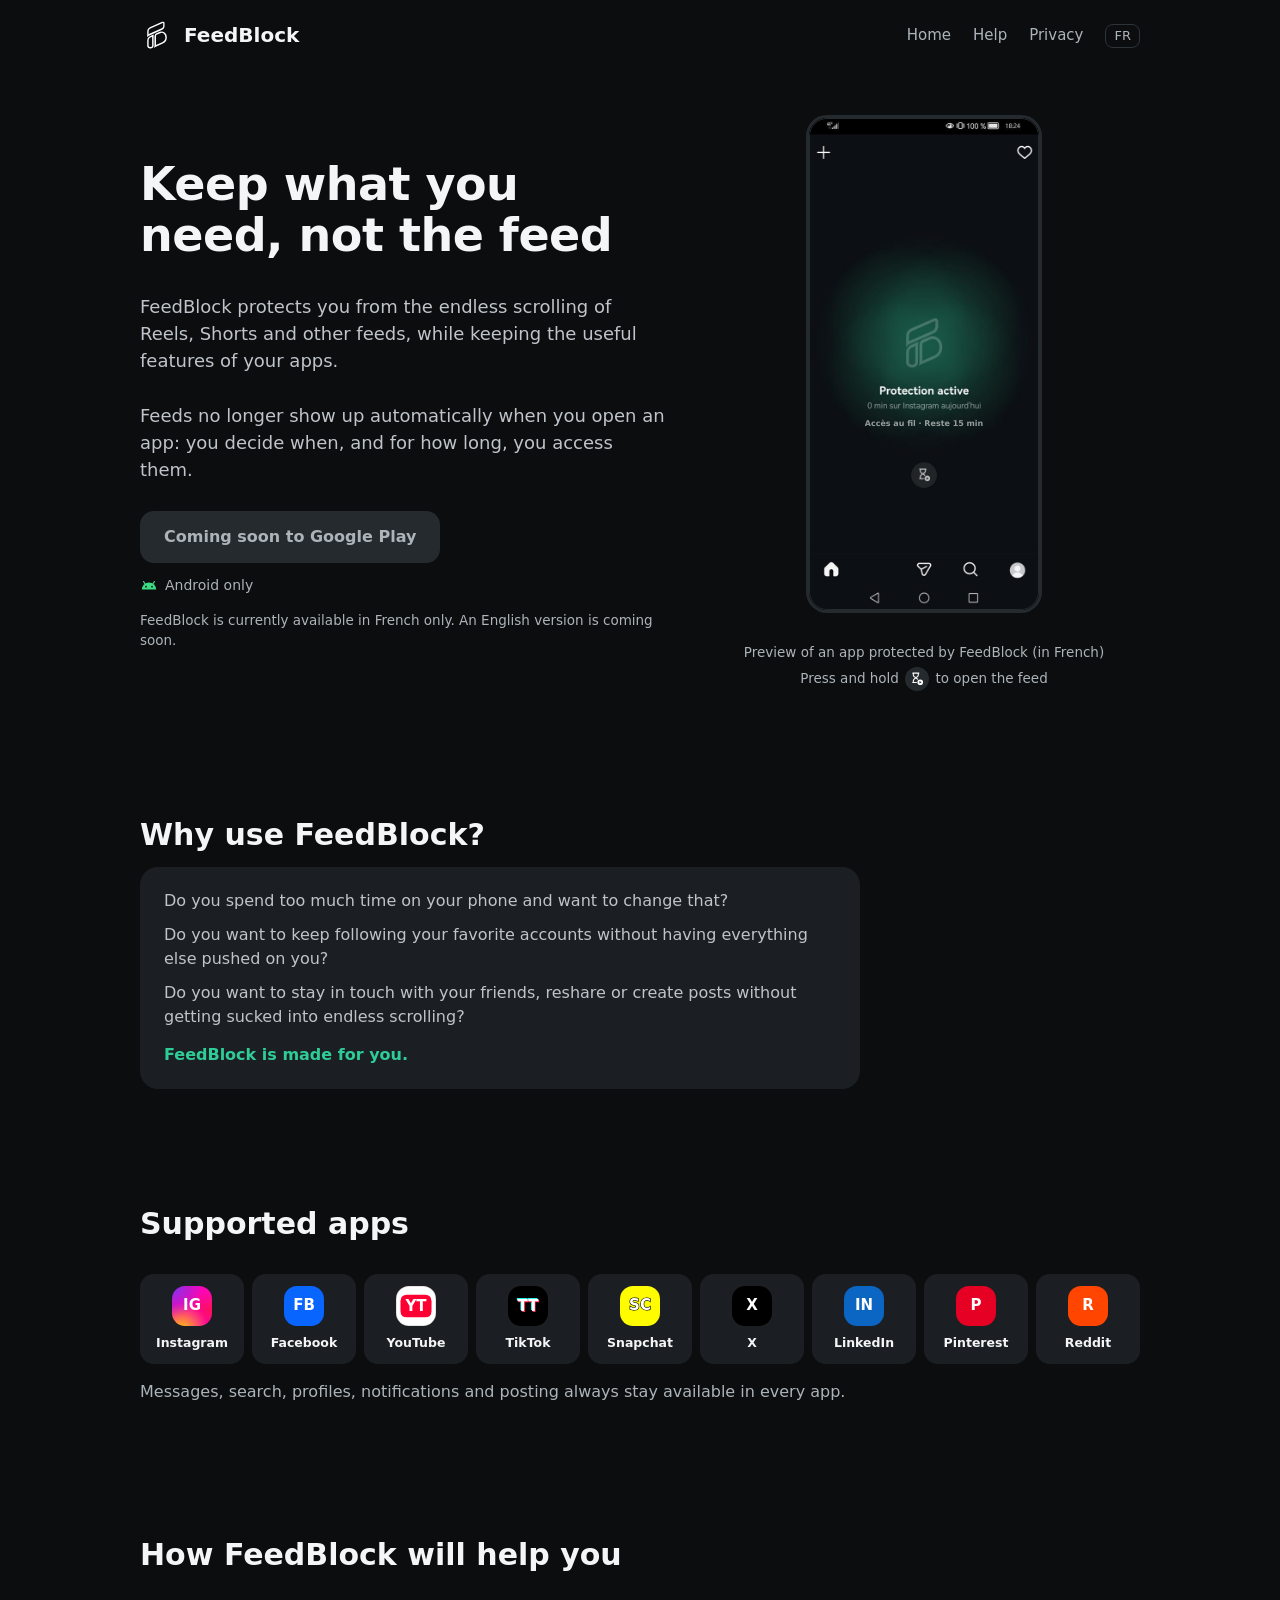
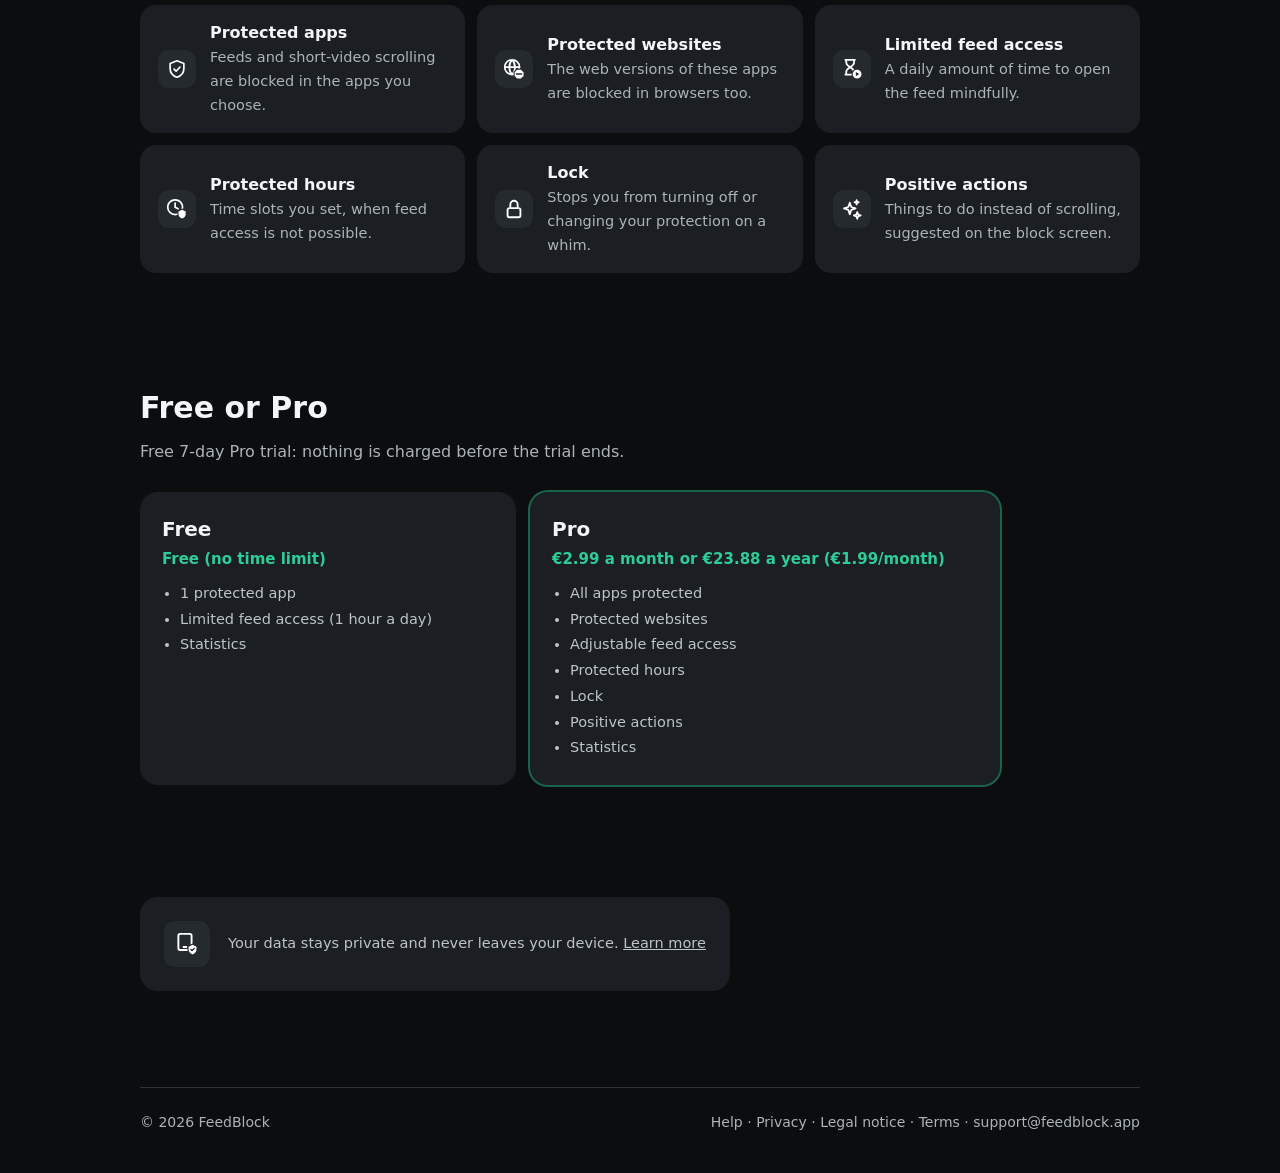
==== commit 8a5dd1c8: "Prix annuel 23,88 € ; FAQ : nouvelles réponses iPhone et batterie (comme l'application) Co-Authored-" ====
--- a/index.html
+++ b/index.html
@@ -133,7 +133,7 @@
    <ul><li>1 protected app</li><li>Limited feed access (1 hour a day)</li><li>Statistics</li></ul>
   </div>
   <div class="plan pro">
-   <h3>Pro</h3><div class="price">€2.99 a month or €23.99 a year (€1.99/month)</div>
+   <h3>Pro</h3><div class="price">€2.99 a month or €23.88 a year (€1.99/month)</div>
    <ul><li>All apps protected</li><li>Protected websites</li><li>Adjustable feed access</li><li>Protected hours</li><li>Lock</li><li>Positive actions</li><li>Statistics</li></ul>
   </div>
  </div>
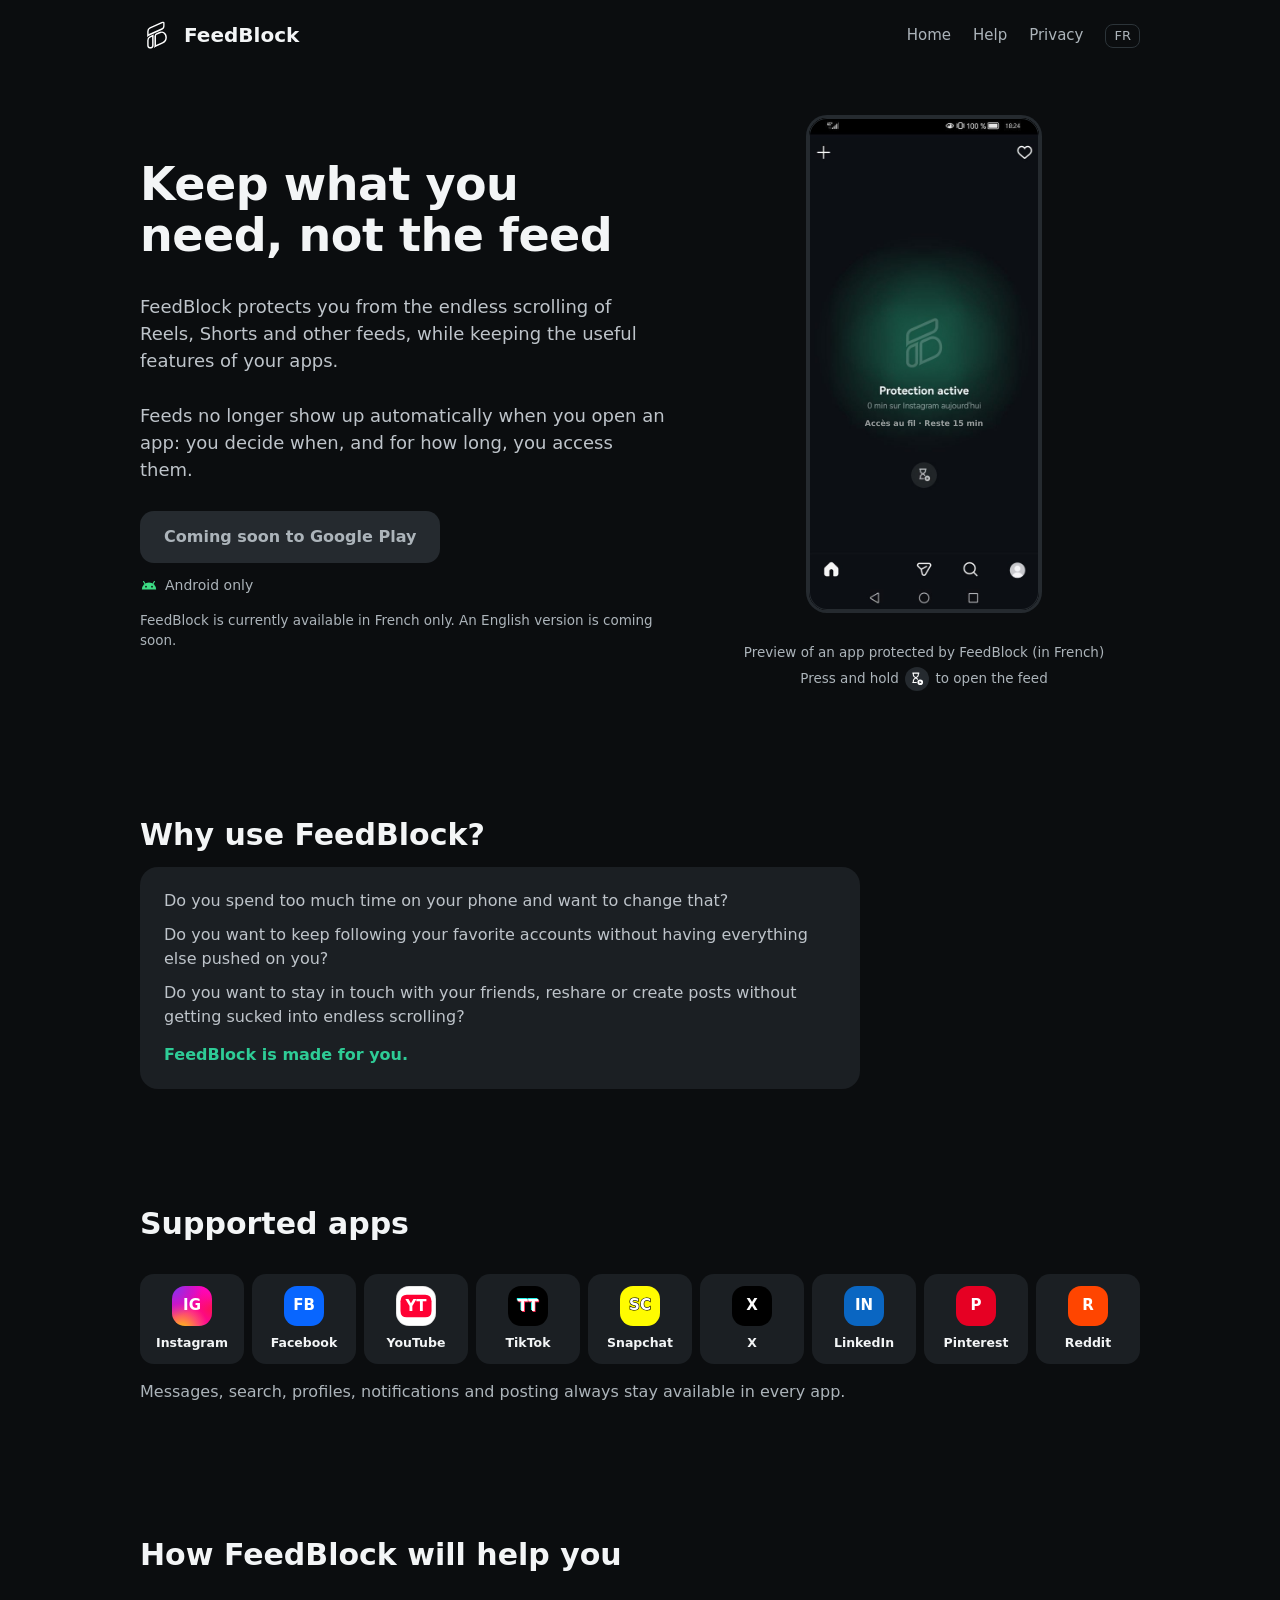
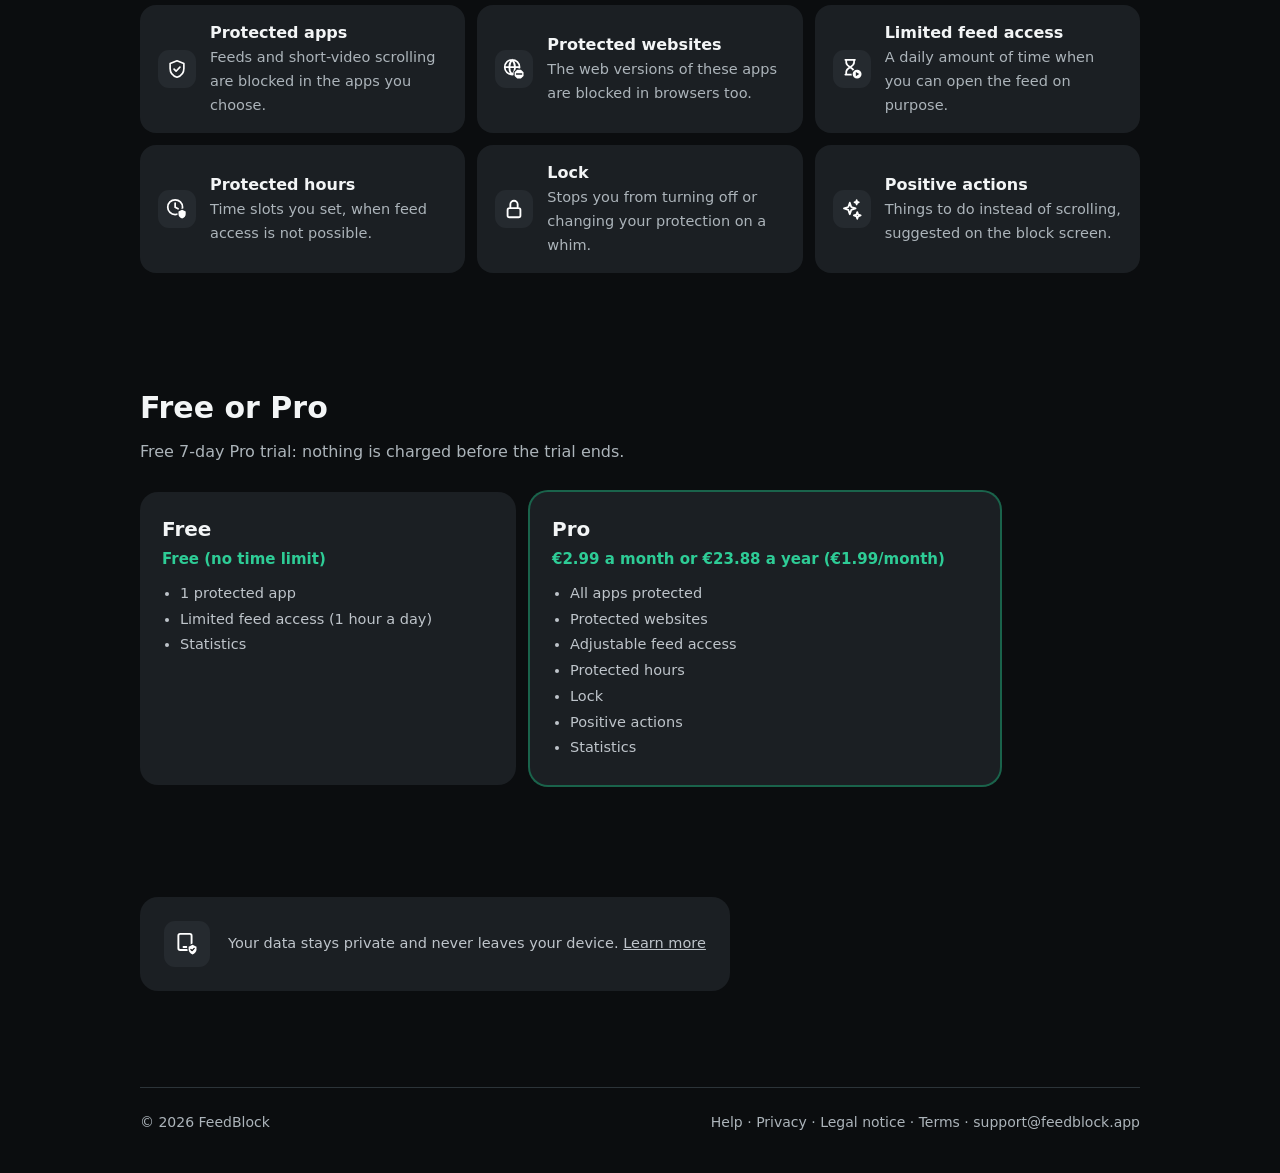
==== commit e5177455: "Accueil : « tu veux changer ça » ; accès au fil « de manière volontaire » (comme l'application) Co-A" ====
--- a/index.html
+++ b/index.html
@@ -117,7 +117,7 @@
  <div class="features">
   <div class="feature"><div class="ico"><img src="/icons/ic_tab_protection.svg" alt=""></div><div><b>Protected apps</b><span>Feeds and short-video scrolling are blocked in the apps you choose.</span></div></div>
   <div class="feature"><div class="ico"><img src="/icons/ic_web.svg" alt=""></div><div><b>Protected websites</b><span>The web versions of these apps are blocked in browsers too.</span></div></div>
-  <div class="feature"><div class="ico"><img src="/icons/ic_free_time.svg" alt=""></div><div><b>Limited feed access</b><span>A daily amount of time to open the feed mindfully.</span></div></div>
+  <div class="feature"><div class="ico"><img src="/icons/ic_free_time.svg" alt=""></div><div><b>Limited feed access</b><span>A daily amount of time when you can open the feed on purpose.</span></div></div>
   <div class="feature"><div class="ico"><img src="/icons/ic_protected_hours.svg" alt=""></div><div><b>Protected hours</b><span>Time slots you set, when feed access is not possible.</span></div></div>
   <div class="feature"><div class="ico"><img src="/icons/ic_lock.svg" alt=""></div><div><b>Lock</b><span>Stops you from turning off or changing your protection on a whim.</span></div></div>
   <div class="feature"><div class="ico"><img src="/icons/ic_idea.svg" alt=""></div><div><b>Positive actions</b><span>Things to do instead of scrolling, suggested on the block screen.</span></div></div>
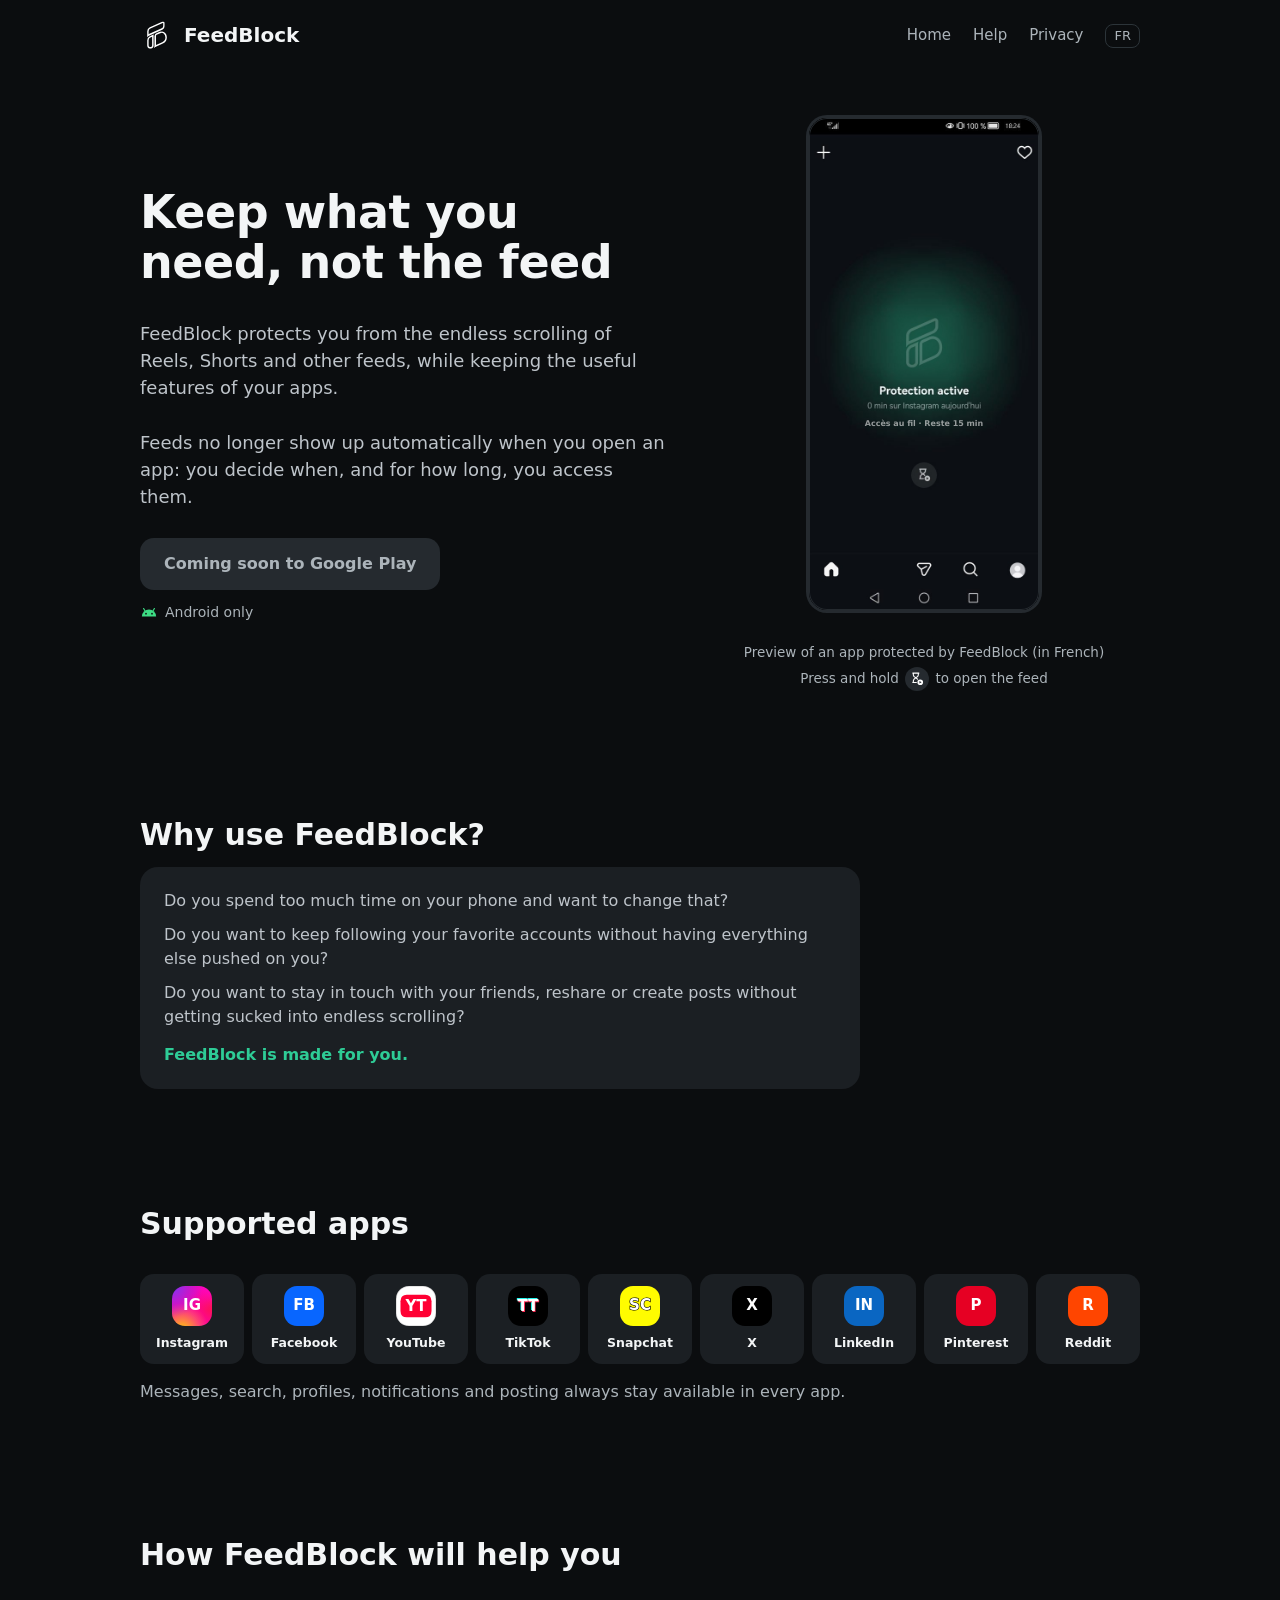
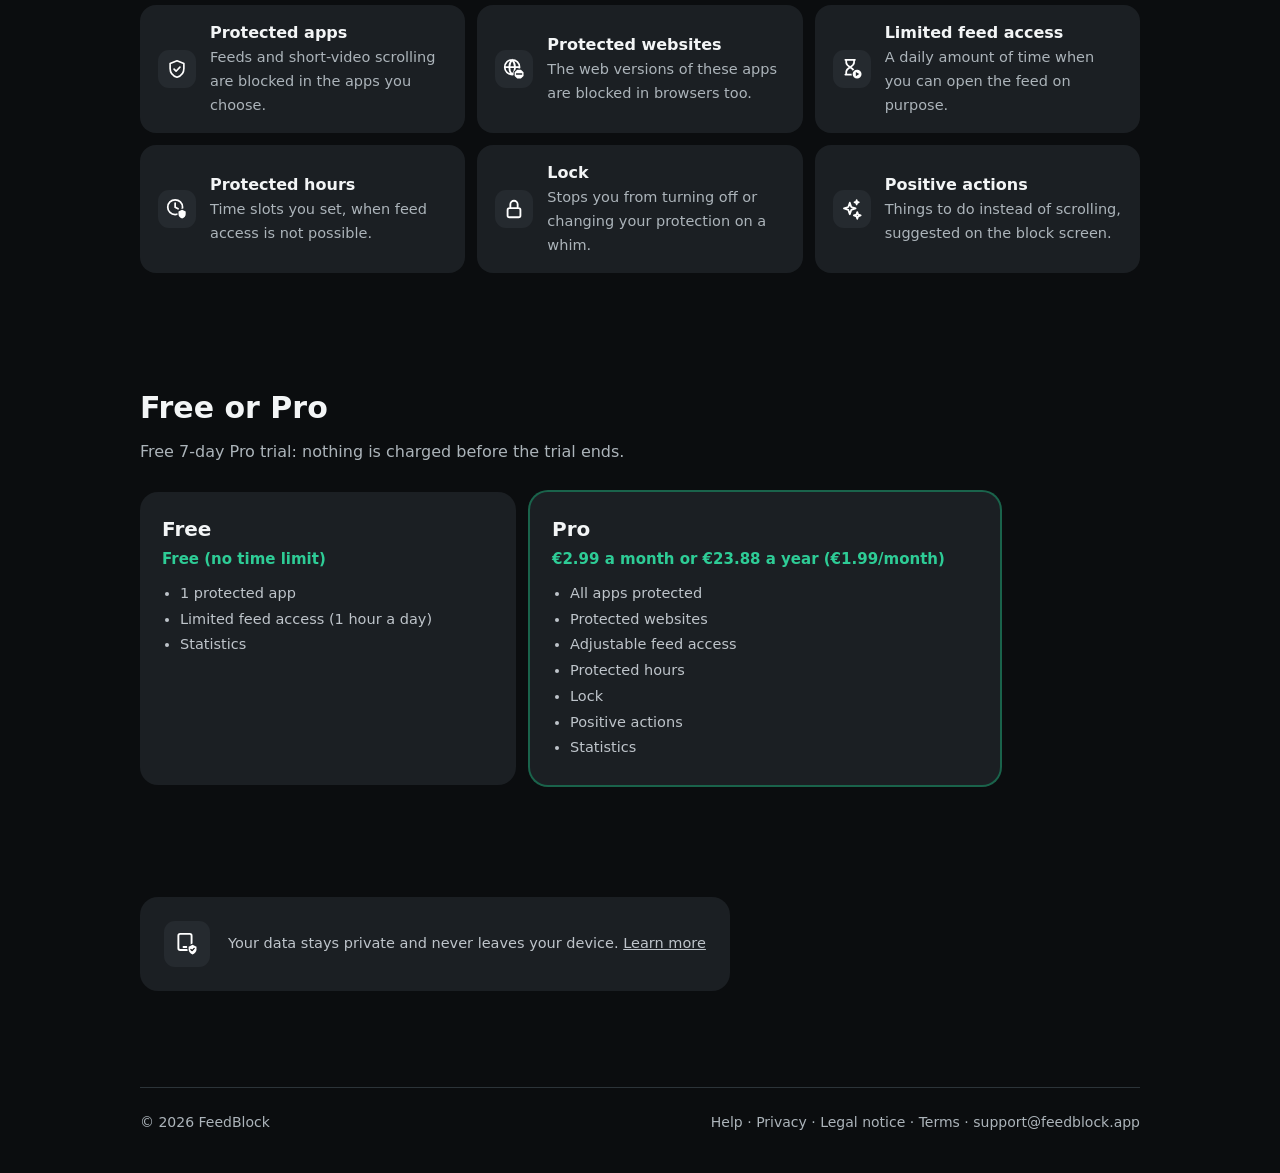
==== commit 4a75a35e: "Site anglais : mention « disponible en français seulement » retirée (accueil, aide) Co-Authored-By: " ====
--- a/index.html
+++ b/index.html
@@ -36,7 +36,6 @@
   <p class="lead">Feeds no longer show up automatically when you open an app: you decide when, and for how long, you access them.</p>
   <a class="btn off">Coming soon to Google Play</a>
   <div class="note"><svg class="droid" viewBox="0 0 24 24" aria-hidden="true"><path fill="#3DDC84" d="M2.5,18A9.5,9.5 0 0 1 21.5,18Z"/><path stroke="#3DDC84" stroke-width="1.6" stroke-linecap="round" d="M6.6,10.4L4.8,7.4M17.4,10.4L19.2,7.4"/><circle cx="8" cy="14.3" r="1.15" fill="#0b0d0f"/><circle cx="16" cy="14.3" r="1.15" fill="#0b0d0f"/></svg>Android only</div>
-  <p class="frnote">FeedBlock is currently available in French only. An English version is coming soon.</p>
  </div>
  <div class="phones">
   <div class="demo" id="demo" role="img" aria-label="FeedBlock block screen on Instagram: a long press on the hourglass opens the feed for a limited time">
--- a/style.css
+++ b/style.css
@@ -113,5 +113,4 @@
 .demo::after{content:"";position:absolute;inset:0;border-radius:inherit;box-shadow:inset 0 0 0 1px #252a2f;pointer-events:none;z-index:5}
 nav a.lang{display:inline-flex;align-items:center;height:24px;box-sizing:border-box;line-height:1;border:1px solid var(--outline);border-radius:8px;padding:0 8px 1px;font-size:13px;transition:border-color .15s,color .15s}
 nav a.lang:hover{border-color:var(--text)}
-.frnote{color:var(--muted);font-size:13.5px;margin:14px 0 0;max-width:520px}
 @media (max-width:420px){nav a:first-child{display:none}}
